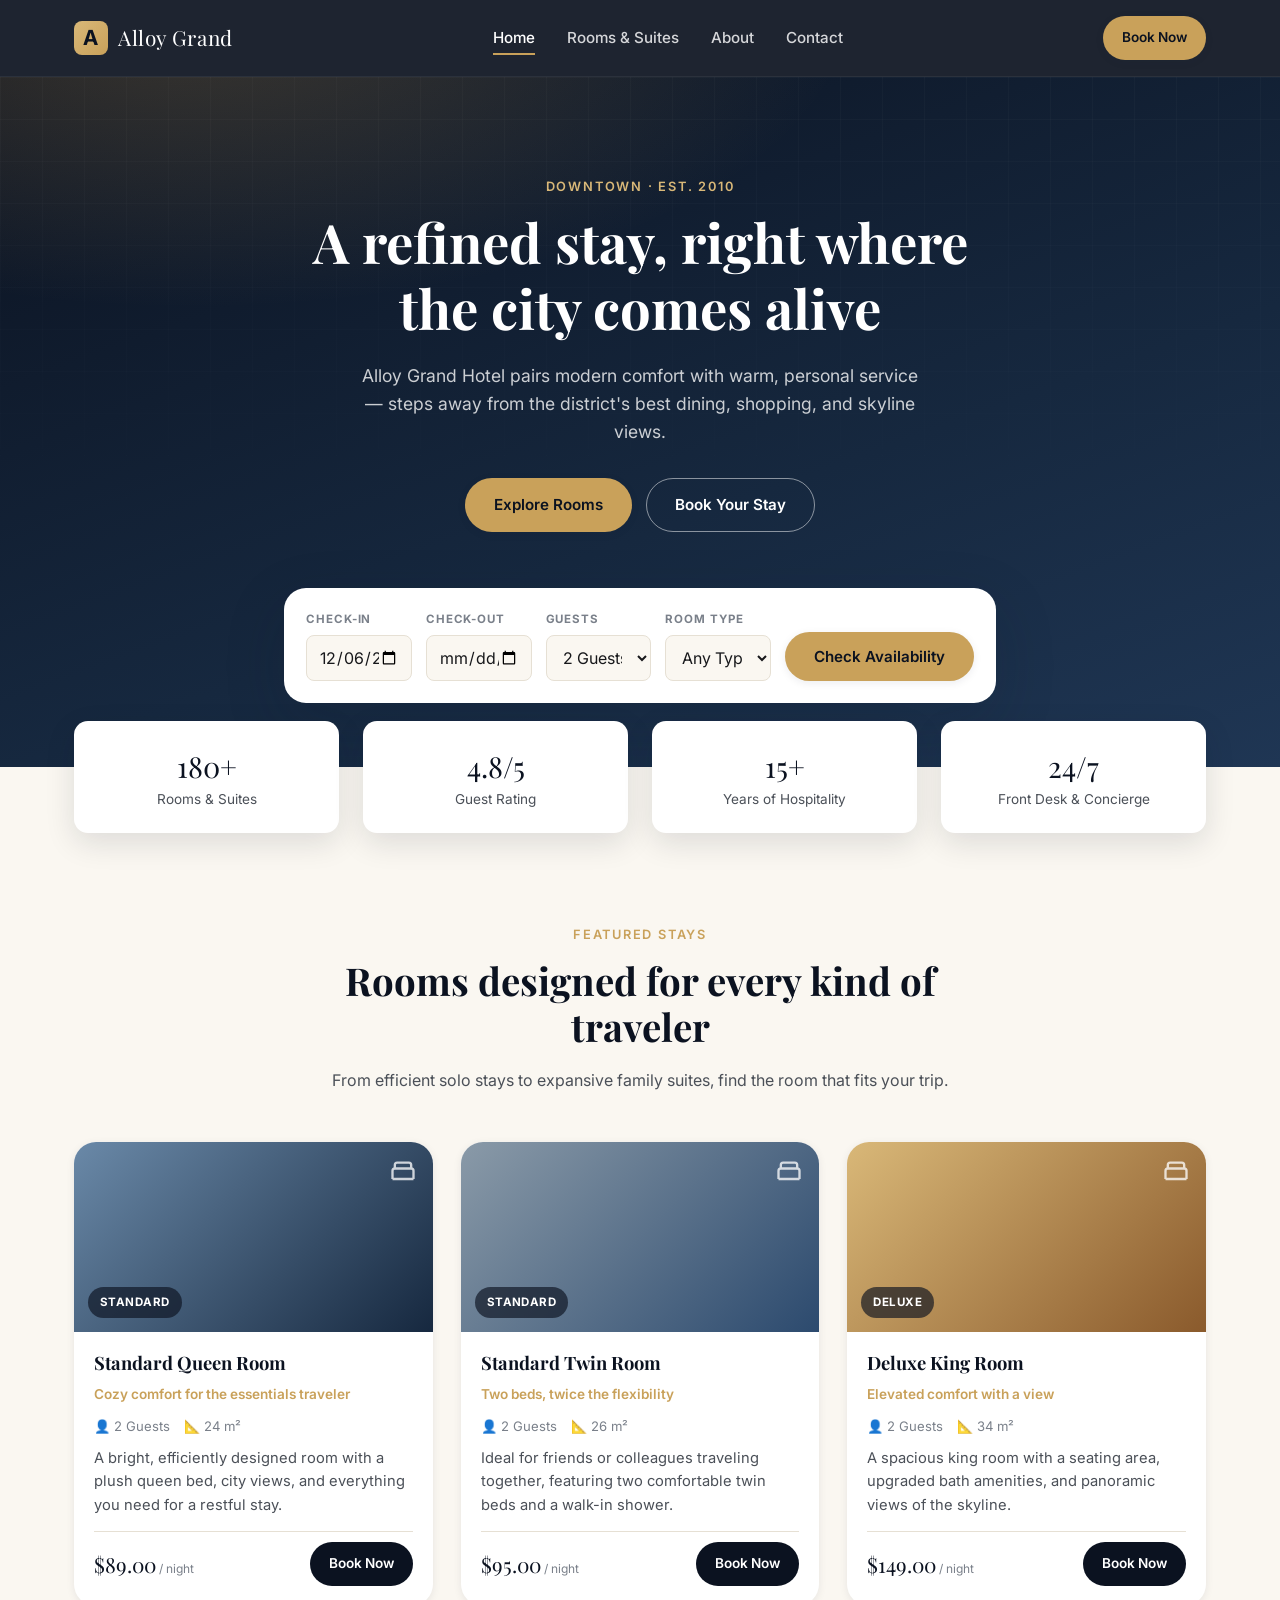
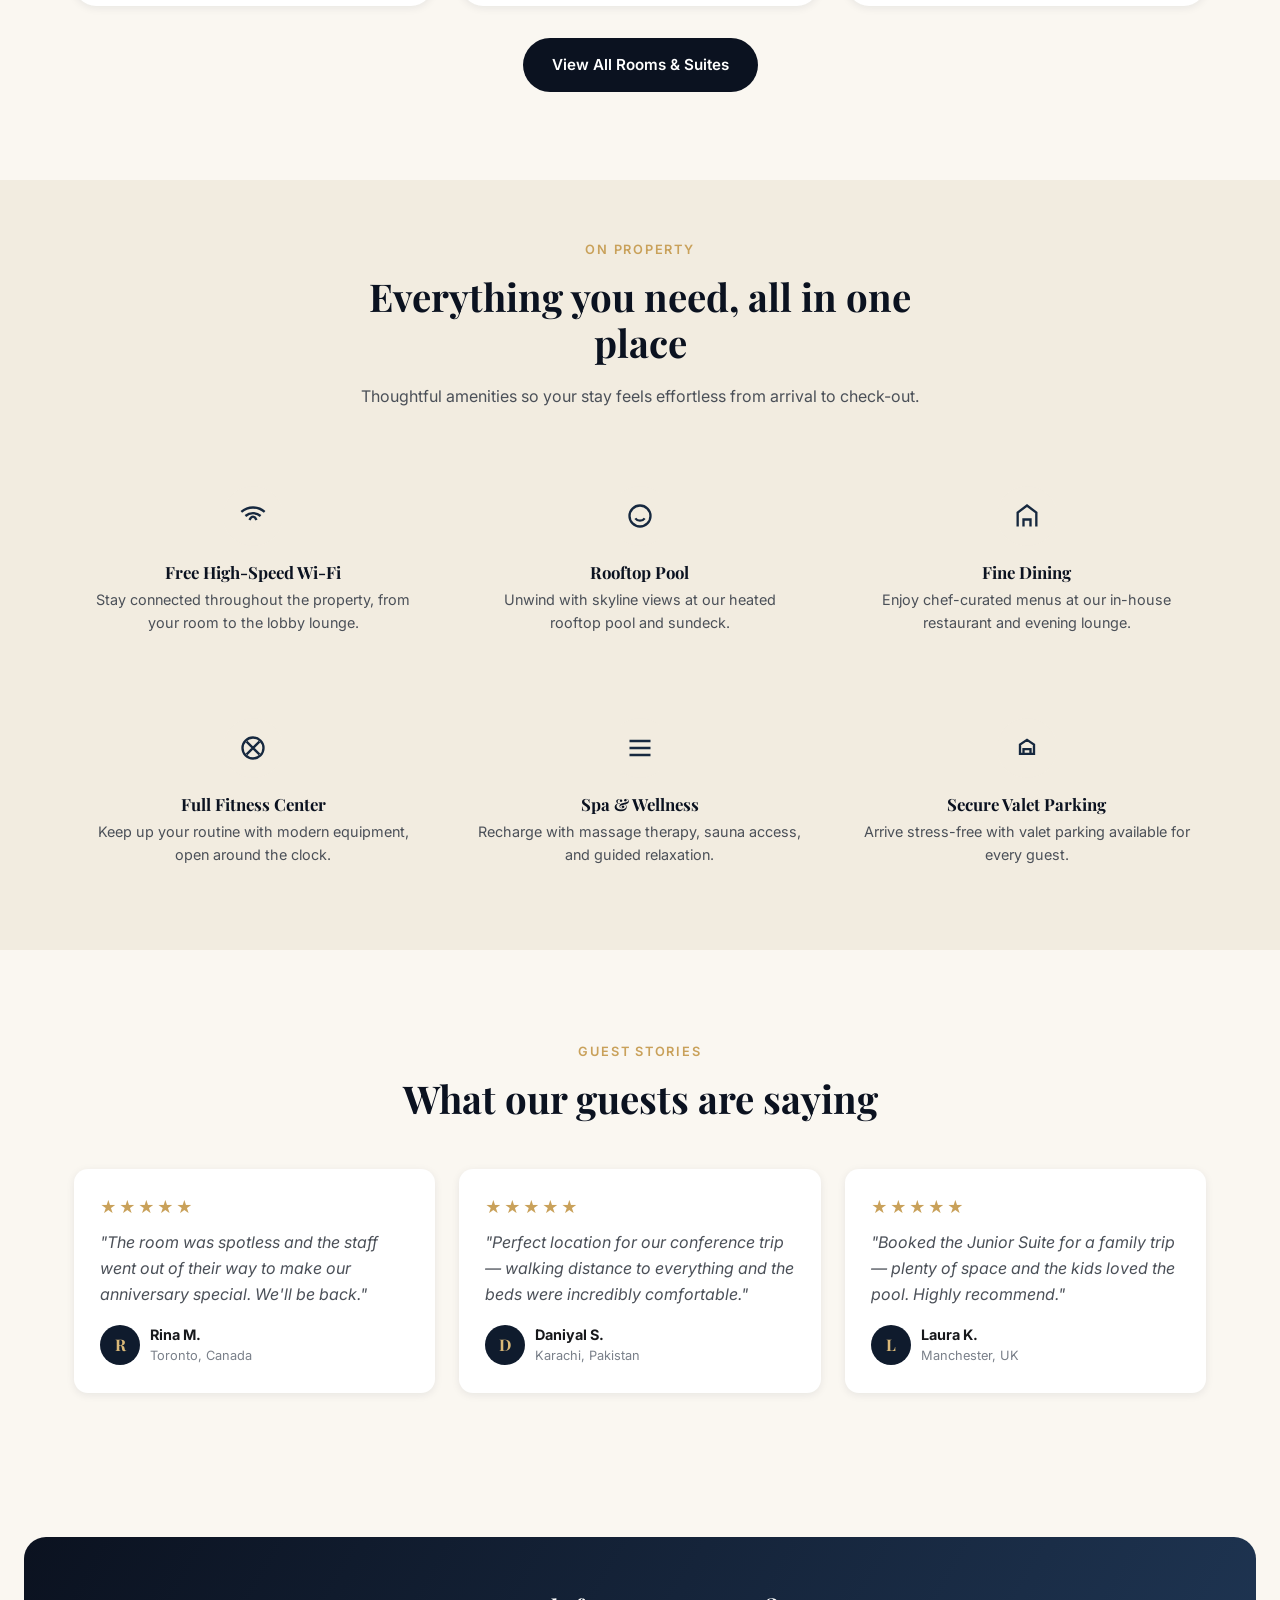
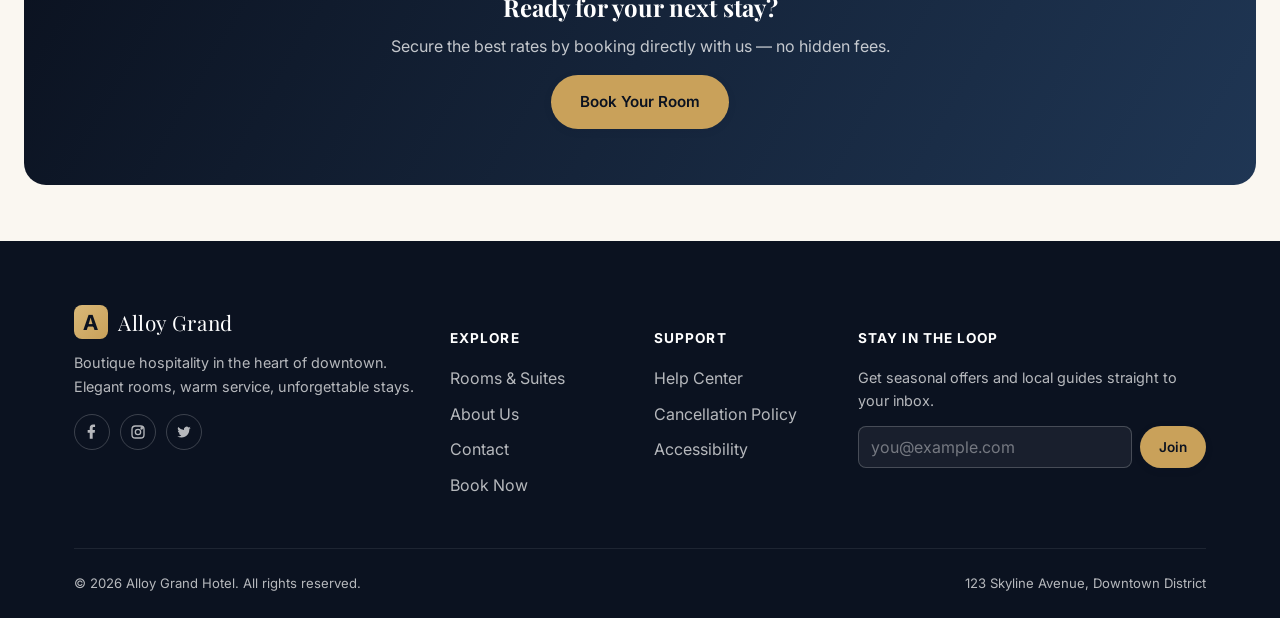
==== index.html @ e97247a6 "Add static hotel booking site (Alloy Grand Hotel) Home, rooms listing with filters, booking flow wit" ====
<!DOCTYPE html>
<html lang="en">
<head>
<meta charset="UTF-8" />
<meta name="viewport" content="width=device-width, initial-scale=1.0" />
<title>Alloy Grand Hotel — Boutique Comfort in the Heart of the City</title>
<meta name="description" content="Book your stay at Alloy Grand Hotel. Elegant rooms and suites, warm hospitality, and a prime downtown location." />
<link rel="icon" href="data:image/svg+xml,<svg xmlns=%22http://www.w3.org/2000/svg%22 viewBox=%220 0 100 100%22><rect width=%22100%22 height=%22100%22 rx=%2220%22 fill=%22%230f1b2d%22/><text x=%2250%25%22 y=%2258%25%22 font-size=%2255%22 fill=%22%23c9a15a%22 text-anchor=%22middle%22 font-family=%22Georgia,serif%22>A</text></svg>" />
<link rel="preconnect" href="https://fonts.googleapis.com" />
<link rel="preconnect" href="https://fonts.gstatic.com" crossorigin />
<link href="https://fonts.googleapis.com/css2?family=Playfair+Display:wght@600;700&family=Inter:wght@400;500;600;700&display=swap" rel="stylesheet" />
<link rel="stylesheet" href="css/style.css" />
</head>
<body data-page="home">

<header class="site-header">
  <nav class="nav">
    <a href="/" class="brand"><span class="mark">A</span> <span data-cfg="shortName">Alloy Grand</span></a>
    <ul class="nav-links">
      <li><a href="/" data-page="home">Home</a></li>
      <li><a href="rooms" data-page="rooms">Rooms &amp; Suites</a></li>
      <li><a href="about" data-page="about">About</a></li>
      <li><a href="contact" data-page="contact">Contact</a></li>
    </ul>
    <div class="nav-actions">
      <a href="booking" class="btn btn-primary btn-sm">Book Now</a>
      <button class="nav-toggle" aria-label="Toggle menu" aria-expanded="false">
        <svg viewBox="0 0 24 24" fill="none" stroke="currentColor" stroke-width="2"><path d="M3 6h18M3 12h18M3 18h18"/></svg>
      </button>
    </div>
  </nav>
</header>

<section class="hero">
  <div class="container hero-inner">
    <span class="eyebrow">Downtown · Est. 2010</span>
    <h1>A refined stay, right where the city comes alive</h1>
    <p class="lead">Alloy Grand Hotel pairs modern comfort with warm, personal service — steps away from the district's best dining, shopping, and skyline views.</p>
    <div class="hero-ctas">
      <a href="rooms" class="btn btn-primary">Explore Rooms</a>
      <a href="booking" class="btn btn-outline">Book Your Stay</a>
    </div>

    <form class="search-widget" id="search-widget">
      <div class="field">
        <label for="s-checkin">Check-in</label>
        <input type="date" id="s-checkin" name="checkin" required />
      </div>
      <div class="field">
        <label for="s-checkout">Check-out</label>
        <input type="date" id="s-checkout" name="checkout" required />
      </div>
      <div class="field">
        <label for="s-guests">Guests</label>
        <select id="s-guests" name="guests">
          <option value="1">1 Guest</option>
          <option value="2" selected>2 Guests</option>
          <option value="3">3 Guests</option>
          <option value="4">4 Guests</option>
        </select>
      </div>
      <div class="field">
        <label for="s-type">Room Type</label>
        <select id="s-type" name="type">
          <option value="">Any Type</option>
          <option value="Standard">Standard</option>
          <option value="Deluxe">Deluxe</option>
          <option value="Suite">Suite</option>
        </select>
      </div>
      <button type="submit" class="btn btn-primary">Check Availability</button>
    </form>
  </div>
</section>

<div class="container">
  <div class="stats">
    <div class="stat-card"><div class="num" data-cfg="stats.totalRooms">180+</div><div class="label">Rooms &amp; Suites</div></div>
    <div class="stat-card"><div class="num" data-cfg="stats.guestRating">4.8/5</div><div class="label">Guest Rating</div></div>
    <div class="stat-card"><div class="num" data-cfg="stats.yearsOpen">15+</div><div class="label">Years of Hospitality</div></div>
    <div class="stat-card"><div class="num">24/7</div><div class="label">Front Desk &amp; Concierge</div></div>
  </div>
</div>

<section class="section">
  <div class="container">
    <div class="section-head">
      <span class="eyebrow">Featured Stays</span>
      <h2>Rooms designed for every kind of traveler</h2>
      <p>From efficient solo stays to expansive family suites, find the room that fits your trip.</p>
    </div>
    <div class="room-grid" id="featured-rooms"></div>
    <div class="text-center mt-32">
      <a href="rooms" class="btn btn-dark">View All Rooms &amp; Suites</a>
    </div>
  </div>
</section>

<section class="section section-tight" style="background:var(--cream-100);">
  <div class="container">
    <div class="section-head">
      <span class="eyebrow">On Property</span>
      <h2>Everything you need, all in one place</h2>
      <p>Thoughtful amenities so your stay feels effortless from arrival to check-out.</p>
    </div>
    <div class="icon-grid">
      <div class="icon-card">
        <div class="icon-wrap"><svg viewBox="0 0 24 24" fill="none" stroke="currentColor" stroke-width="2"><path d="M2 8.5a15 15 0 0 1 20 0M5.5 12a10 10 0 0 1 13 0M9 15.5a5 15 0 0 1 6 0M12 19h.01"/></svg></div>
        <h4>Free High-Speed Wi-Fi</h4>
        <p>Stay connected throughout the property, from your room to the lobby lounge.</p>
      </div>
      <div class="icon-card">
        <div class="icon-wrap"><svg viewBox="0 0 24 24" fill="none" stroke="currentColor" stroke-width="2"><circle cx="12" cy="12" r="9"/><path d="M8 14s1.5 2 4 2 4-2 4-2M9 9h.01M15 9h.01"/></svg></div>
        <h4>Rooftop Pool</h4>
        <p>Unwind with skyline views at our heated rooftop pool and sundeck.</p>
      </div>
      <div class="icon-card">
        <div class="icon-wrap"><svg viewBox="0 0 24 24" fill="none" stroke="currentColor" stroke-width="2"><path d="M4 21V9l8-6 8 6v12M9 21v-6h6v6"/></svg></div>
        <h4>Fine Dining</h4>
        <p>Enjoy chef-curated menus at our in-house restaurant and evening lounge.</p>
      </div>
      <div class="icon-card">
        <div class="icon-wrap"><svg viewBox="0 0 24 24" fill="none" stroke="currentColor" stroke-width="2"><path d="M6.5 6.5 17.5 17.5M6.5 17.5 17.5 6.5"/><circle cx="12" cy="12" r="9"/></svg></div>
        <h4>Full Fitness Center</h4>
        <p>Keep up your routine with modern equipment, open around the clock.</p>
      </div>
      <div class="icon-card">
        <div class="icon-wrap"><svg viewBox="0 0 24 24" fill="none" stroke="currentColor" stroke-width="2"><path d="M3 12h18M3 6h18M3 18h18"/></svg></div>
        <h4>Spa &amp; Wellness</h4>
        <p>Recharge with massage therapy, sauna access, and guided relaxation.</p>
      </div>
      <div class="icon-card">
        <div class="icon-wrap"><svg viewBox="0 0 24 24" fill="none" stroke="currentColor" stroke-width="2"><path d="M5 17h14M6 17V9l6-4 6 4v8M9 17v-4h6v4"/></svg></div>
        <h4>Secure Valet Parking</h4>
        <p>Arrive stress-free with valet parking available for every guest.</p>
      </div>
    </div>
  </div>
</section>

<section class="section">
  <div class="container">
    <div class="section-head">
      <span class="eyebrow">Guest Stories</span>
      <h2>What our guests are saying</h2>
    </div>
    <div class="testi-grid">
      <div class="testi-card">
        <div class="stars">★★★★★</div>
        <p>"The room was spotless and the staff went out of their way to make our anniversary special. We'll be back."</p>
        <div class="testi-person">
          <div class="testi-avatar">R</div>
          <div><div class="name">Rina M.</div><div class="loc">Toronto, Canada</div></div>
        </div>
      </div>
      <div class="testi-card">
        <div class="stars">★★★★★</div>
        <p>"Perfect location for our conference trip — walking distance to everything and the beds were incredibly comfortable."</p>
        <div class="testi-person">
          <div class="testi-avatar">D</div>
          <div><div class="name">Daniyal S.</div><div class="loc">Karachi, Pakistan</div></div>
        </div>
      </div>
      <div class="testi-card">
        <div class="stars">★★★★★</div>
        <p>"Booked the Junior Suite for a family trip — plenty of space and the kids loved the pool. Highly recommend."</p>
        <div class="testi-person">
          <div class="testi-avatar">L</div>
          <div><div class="name">Laura K.</div><div class="loc">Manchester, UK</div></div>
        </div>
      </div>
    </div>
  </div>
</section>

<section class="section-tight">
  <div class="cta-banner">
    <h2>Ready for your next stay?</h2>
    <p>Secure the best rates by booking directly with us — no hidden fees.</p>
    <a href="booking" class="btn btn-primary">Book Your Room</a>
  </div>
</section>

<footer class="site-footer">
  <div class="container">
    <div class="footer-grid">
      <div>
        <div class="brand"><span class="mark">A</span> <span data-cfg="shortName">Alloy Grand</span></div>
        <p data-cfg="tagline">Boutique hospitality in the heart of downtown. Elegant rooms, warm service, unforgettable stays.</p>
        <div class="social-row">
          <a href="#" aria-label="Facebook"><svg viewBox="0 0 24 24" fill="currentColor"><path d="M13 22v-9h3l.5-4H13V6.5c0-1.1.3-1.9 2-1.9h1.6V1.1C16.3 1 15 .9 13.5.9 10.6.9 8.6 2.7 8.6 6v3H5.5v4H8.6v9h4.4Z"/></svg></a>
          <a href="#" aria-label="Instagram"><svg viewBox="0 0 24 24" fill="none" stroke="currentColor" stroke-width="2"><rect x="3" y="3" width="18" height="18" rx="5"/><circle cx="12" cy="12" r="4"/><circle cx="17.5" cy="6.5" r="1"/></svg></a>
          <a href="#" aria-label="Twitter"><svg viewBox="0 0 24 24" fill="currentColor"><path d="M22 5.9c-.7.3-1.5.6-2.3.7.8-.5 1.5-1.3 1.8-2.3-.8.5-1.7.8-2.6 1a4.1 4.1 0 0 0-7 3.7A11.6 11.6 0 0 1 3.4 4.6a4.1 4.1 0 0 0 1.3 5.5c-.7 0-1.3-.2-1.9-.5v.1c0 2 1.4 3.6 3.3 4a4.2 4.2 0 0 1-1.9.1 4.1 4.1 0 0 0 3.8 2.9A8.3 8.3 0 0 1 2 18.4a11.6 11.6 0 0 0 6.3 1.8c7.5 0 11.7-6.3 11.7-11.7v-.5c.8-.6 1.5-1.3 2-2.1Z"/></svg></a>
        </div>
      </div>
      <div>
        <h5>Explore</h5>
        <ul class="footer-links">
          <li><a href="rooms">Rooms &amp; Suites</a></li>
          <li><a href="about">About Us</a></li>
          <li><a href="contact">Contact</a></li>
          <li><a href="booking">Book Now</a></li>
        </ul>
      </div>
      <div>
        <h5>Support</h5>
        <ul class="footer-links">
          <li><a href="contact">Help Center</a></li>
          <li><a href="contact">Cancellation Policy</a></li>
          <li><a href="contact">Accessibility</a></li>
        </ul>
      </div>
      <div>
        <h5>Stay in the Loop</h5>
        <p>Get seasonal offers and local guides straight to your inbox.</p>
        <form class="newsletter-form">
          <input type="email" placeholder="you@example.com" required />
          <button class="btn btn-primary btn-sm" type="submit">Join</button>
        </form>
      </div>
    </div>
    <div class="footer-bottom">
      <span>&copy; <span id="year"></span> <span data-cfg="fullName">Alloy Grand Hotel</span>. All rights reserved.</span>
      <span data-cfg="addressShort">123 Skyline Avenue, Downtown District</span>
    </div>
  </div>
</footer>

<script src="js/config.js"></script>
<script src="js/rooms-data.js"></script>
<script>
  const featured = ROOMS.slice(0, 3);
  document.getElementById("featured-rooms").innerHTML = featured.map(roomCardHTML).join("");

  function roomCardHTML(room) {
    return `
      <div class="room-card">
        <div class="room-thumb ${room.theme}">
          <span class="badge">${room.type}</span>
          <svg viewBox="0 0 24 24" fill="none" stroke="currentColor" stroke-width="2"><path d="M3 18v-7a2 2 0 0 1 2-2h14a2 2 0 0 1 2 2v7M3 18h18M5 9V6a2 2 0 0 1 2-2h10a2 2 0 0 1 2 2v3"/></svg>
        </div>
        <div class="room-body">
          <h3>${room.name}</h3>
          <p class="room-tagline">${room.tagline}</p>
          <div class="room-meta">
            <span>👤 ${room.capacity} Guests</span>
            <span>📐 ${room.size} m²</span>
          </div>
          <p class="room-desc">${room.description}</p>
          <div class="room-footer">
            <div class="room-price">${formatCurrency(room.price)}<small> / night</small></div>
            <a href="booking?room=${room.id}" class="btn btn-dark btn-sm">Book Now</a>
          </div>
        </div>
      </div>`;
  }

  document.getElementById("search-widget").addEventListener("submit", (e) => {
    e.preventDefault();
    const data = new FormData(e.target);
    const params = new URLSearchParams();
    for (const [key, val] of data.entries()) if (val) params.set(key, val);
    window.location.href = `rooms?${params.toString()}`;
  });

  const today = new Date().toISOString().split("T")[0];
  document.getElementById("s-checkin").min = today;
  document.getElementById("s-checkin").value = today;
</script>
<script src="js/main.js"></script>
</body>
</html>
---- css/style.css ----
/* ---------- Design tokens ---------- */
:root {
  --navy-950: #0b1220;
  --navy-900: #0f1b2d;
  --navy-800: #16283f;
  --navy-700: #1f3654;
  --navy-600: #2c4a6e;
  --gold-500: #c9a15a;
  --gold-400: #d9b878;
  --gold-100: #f4e9d4;
  --cream-50: #faf7f1;
  --cream-100: #f2ece0;
  --ink-900: #17181b;
  --ink-600: #4b5058;
  --ink-400: #7a808a;
  --line-200: #e6e0d4;
  --white: #ffffff;
  --success-600: #1f7a4d;
  --danger-600: #b3392c;

  --radius-sm: 8px;
  --radius-md: 14px;
  --radius-lg: 22px;
  --shadow-sm: 0 2px 8px rgba(15, 27, 45, 0.08);
  --shadow-md: 0 10px 30px rgba(15, 27, 45, 0.12);
  --shadow-lg: 0 20px 60px rgba(15, 27, 45, 0.18);

  --font-display: "Playfair Display", Georgia, serif;
  --font-body: "Inter", -apple-system, BlinkMacSystemFont, "Segoe UI", sans-serif;

  --container: 1180px;
}

/* ---------- Reset ---------- */
* , *::before, *::after { box-sizing: border-box; }
html { scroll-behavior: smooth; }
body {
  margin: 0;
  font-family: var(--font-body);
  color: var(--ink-900);
  background: var(--cream-50);
  line-height: 1.6;
  -webkit-font-smoothing: antialiased;
}
img { max-width: 100%; display: block; }
a { color: inherit; text-decoration: none; }
ul { list-style: none; margin: 0; padding: 0; }
h1, h2, h3, h4 { font-family: var(--font-display); margin: 0 0 .5em; line-height: 1.2; color: var(--navy-950); }
p { margin: 0 0 1em; }
button { font-family: inherit; cursor: pointer; }
input, select, textarea { font-family: inherit; font-size: 1rem; }

.container {
  width: 100%;
  max-width: var(--container);
  margin: 0 auto;
  padding: 0 24px;
}

.section { padding: 88px 0; }
.section-tight { padding: 56px 0; }
.section-head { text-align: center; max-width: 640px; margin: 0 auto 48px; }
.eyebrow {
  display: inline-block;
  font-size: .8rem;
  letter-spacing: .14em;
  text-transform: uppercase;
  color: var(--gold-500);
  font-weight: 600;
  margin-bottom: 12px;
}
.section-head h2 { font-size: clamp(1.8rem, 3vw, 2.4rem); }
.section-head p { color: var(--ink-600); margin-bottom: 0; }

/* ---------- Buttons ---------- */
.btn {
  display: inline-flex;
  align-items: center;
  justify-content: center;
  gap: 8px;
  padding: 14px 28px;
  border-radius: 999px;
  border: 1px solid transparent;
  font-weight: 600;
  font-size: .95rem;
  transition: transform .15s ease, box-shadow .15s ease, background .15s ease, color .15s ease;
  white-space: nowrap;
}
.btn:active { transform: translateY(1px); }
.btn-primary {
  background: var(--gold-500);
  color: var(--navy-950);
  box-shadow: var(--shadow-sm);
}
.btn-primary:hover { background: var(--gold-400); box-shadow: var(--shadow-md); }
.btn-outline {
  background: transparent;
  color: var(--white);
  border-color: rgba(255,255,255,.5);
}
.btn-outline:hover { background: rgba(255,255,255,.12); }
.btn-dark {
  background: var(--navy-950);
  color: var(--white);
}
.btn-dark:hover { background: var(--navy-800); }
.btn-block { width: 100%; }
.btn-sm { padding: 10px 18px; font-size: .85rem; }
.btn[disabled] { opacity: .55; cursor: not-allowed; }

/* ---------- Header / nav ---------- */
.site-header {
  position: sticky;
  top: 0;
  z-index: 100;
  background: rgba(11, 18, 32, 0.92);
  backdrop-filter: blur(10px);
  border-bottom: 1px solid rgba(255,255,255,.06);
}
.nav {
  display: flex;
  align-items: center;
  justify-content: space-between;
  padding: 16px 24px;
  max-width: var(--container);
  margin: 0 auto;
}
.brand {
  display: flex;
  align-items: center;
  gap: 10px;
  color: var(--white);
  font-family: var(--font-display);
  font-size: 1.3rem;
  letter-spacing: .03em;
}
.brand .mark {
  width: 34px; height: 34px;
  border-radius: 8px;
  background: linear-gradient(135deg, var(--gold-400), var(--gold-500));
  display: flex; align-items: center; justify-content: center;
  color: var(--navy-950);
  font-weight: 700;
  font-family: var(--font-body);
}
.nav-links {
  display: flex;
  align-items: center;
  gap: 32px;
}
.nav-links a {
  color: rgba(255,255,255,.82);
  font-size: .95rem;
  font-weight: 500;
  padding: 6px 0;
  border-bottom: 2px solid transparent;
  transition: color .15s ease, border-color .15s ease;
}
.nav-links a:hover, .nav-links a.active { color: var(--white); border-color: var(--gold-500); }
.nav-actions { display: flex; align-items: center; gap: 16px; }
.nav-toggle {
  display: none;
  background: none;
  border: none;
  padding: 6px;
  color: var(--white);
}
.nav-toggle svg { width: 26px; height: 26px; }

@media (max-width: 860px) {
  .nav-links {
    position: absolute;
    top: 100%;
    left: 0; right: 0;
    background: var(--navy-950);
    flex-direction: column;
    align-items: flex-start;
    gap: 0;
    padding: 8px 24px 20px;
    display: none;
    border-bottom: 1px solid rgba(255,255,255,.08);
  }
  .nav-links.open { display: flex; }
  .nav-links a { width: 100%; padding: 12px 0; border-bottom: 1px solid rgba(255,255,255,.06); }
  .nav-toggle { display: inline-flex; }
  .nav-actions .btn-primary { display: none; }
}

/* ---------- Hero ---------- */
.hero {
  position: relative;
  background:
    radial-gradient(1100px 500px at 15% -10%, rgba(201,161,90,.25), transparent 60%),
    linear-gradient(160deg, var(--navy-950), var(--navy-800) 60%, var(--navy-700));
  color: var(--white);
  padding: 96px 0 64px;
  overflow: hidden;
}
.hero::after {
  content: "";
  position: absolute;
  inset: 0;
  background-image:
    linear-gradient(rgba(255,255,255,.05) 1px, transparent 1px),
    linear-gradient(90deg, rgba(255,255,255,.05) 1px, transparent 1px);
  background-size: 42px 42px;
  mask-image: linear-gradient(180deg, rgba(0,0,0,.5), transparent 70%);
  pointer-events: none;
}
.hero-inner { position: relative; z-index: 1; text-align: center; max-width: 760px; margin: 0 auto; }
.hero .eyebrow { color: var(--gold-400); }
.hero h1 {
  color: var(--white);
  font-size: clamp(2.2rem, 5vw, 3.4rem);
  margin-bottom: .4em;
}
.hero p.lead {
  color: rgba(255,255,255,.78);
  font-size: 1.1rem;
  max-width: 560px;
  margin: 0 auto 32px;
}
.hero-ctas { display: flex; gap: 14px; justify-content: center; flex-wrap: wrap; margin-bottom: 56px; }

/* Search widget */
.search-widget {
  position: relative;
  z-index: 1;
  background: var(--white);
  border-radius: var(--radius-lg);
  box-shadow: var(--shadow-lg);
  padding: 22px;
  display: grid;
  grid-template-columns: repeat(4, 1fr) auto;
  gap: 14px;
  align-items: end;
  text-align: left;
  max-width: 980px;
  margin: 0 auto;
}
.field { display: flex; flex-direction: column; gap: 6px; min-width: 0; }
.field label {
  font-size: .72rem;
  text-transform: uppercase;
  letter-spacing: .08em;
  color: var(--ink-400);
  font-weight: 700;
}
.field input, .field select {
  width: 100%;
  min-width: 0;
  border: 1px solid var(--line-200);
  border-radius: var(--radius-sm);
  padding: 11px 12px;
  color: var(--ink-900);
  background: var(--cream-50);
}
.field input:focus, .field select:focus, textarea:focus {
  outline: none;
  border-color: var(--gold-500);
  box-shadow: 0 0 0 3px rgba(201,161,90,.2);
}
@media (max-width: 900px) {
  .search-widget { grid-template-columns: 1fr 1fr; }
  .search-widget .btn { grid-column: 1 / -1; }
}

/* ---------- Stats strip ---------- */
.stats {
  display: grid;
  grid-template-columns: repeat(4, 1fr);
  gap: 24px;
  margin-top: -46px;
  position: relative;
  z-index: 2;
}
.stat-card {
  background: var(--white);
  border-radius: var(--radius-md);
  box-shadow: var(--shadow-md);
  padding: 22px;
  text-align: center;
}
.stat-card .num { font-family: var(--font-display); font-size: 1.8rem; color: var(--navy-950); }
.stat-card .label { color: var(--ink-600); font-size: .85rem; }
@media (max-width: 760px) { .stats { grid-template-columns: 1fr 1fr; margin-top: 28px; } }

/* ---------- Room cards ---------- */
.room-grid {
  display: grid;
  grid-template-columns: repeat(3, 1fr);
  gap: 28px;
}
@media (max-width: 980px) { .room-grid { grid-template-columns: 1fr 1fr; } }
@media (max-width: 640px) { .room-grid { grid-template-columns: 1fr; } }

.room-card {
  background: var(--white);
  border-radius: var(--radius-lg);
  overflow: hidden;
  box-shadow: var(--shadow-sm);
  transition: transform .2s ease, box-shadow .2s ease;
  display: flex;
  flex-direction: column;
}
.room-card:hover { transform: translateY(-6px); box-shadow: var(--shadow-md); }
.room-thumb {
  height: 190px;
  position: relative;
  display: flex;
  align-items: flex-end;
  padding: 14px;
}
.room-thumb .badge {
  background: rgba(11,18,32,.65);
  color: var(--white);
  font-size: .72rem;
  font-weight: 700;
  letter-spacing: .04em;
  text-transform: uppercase;
  padding: 6px 12px;
  border-radius: 999px;
}
.room-thumb svg { position: absolute; top: 16px; right: 16px; width: 28px; height: 28px; opacity: .85; color: rgba(255,255,255,.9); }
.room-body { padding: 20px; display: flex; flex-direction: column; gap: 10px; flex: 1; }
.room-body h3 { font-size: 1.15rem; margin-bottom: 0; }
.room-tagline { color: var(--gold-500); font-size: .85rem; font-weight: 600; margin: 0; }
.room-meta { display: flex; gap: 14px; color: var(--ink-400); font-size: .82rem; }
.room-meta span { display: flex; align-items: center; gap: 5px; }
.room-desc { color: var(--ink-600); font-size: .92rem; margin-bottom: 4px; }
.amenity-tags { display: flex; flex-wrap: wrap; gap: 6px; margin-bottom: 8px; }
.amenity-tags span {
  font-size: .72rem;
  background: var(--cream-100);
  color: var(--ink-600);
  padding: 4px 9px;
  border-radius: 999px;
}
.room-footer {
  margin-top: auto;
  display: flex;
  align-items: center;
  justify-content: space-between;
  padding-top: 10px;
  border-top: 1px solid var(--line-200);
}
.room-price { font-family: var(--font-display); font-size: 1.3rem; color: var(--navy-950); }
.room-price small { font-family: var(--font-body); font-size: .75rem; color: var(--ink-400); font-weight: 400; }

/* gradient themes for room thumbnails */
.grad-1 { background: linear-gradient(135deg, #6a89a8, #16283f); }
.grad-2 { background: linear-gradient(135deg, #8a9aa8, #2c4a6e); }
.grad-3 { background: linear-gradient(135deg, #d9b878, #8a5a2c); }
.grad-4 { background: linear-gradient(135deg, #b98c4f, #6e4a24); }
.grad-5 { background: linear-gradient(135deg, #7a6a8e, #2c1f42); }
.grad-6 { background: linear-gradient(135deg, #4a6e6e, #16283f); }
.grad-7 { background: linear-gradient(135deg, #c9a15a, #16283f); }
.grad-8 { background: linear-gradient(135deg, #6e8a7a, #1f3654); }

/* ---------- Filters (rooms page) ---------- */
.filters {
  display: flex;
  flex-wrap: wrap;
  gap: 12px;
  align-items: center;
  justify-content: space-between;
  margin-bottom: 36px;
}
.filter-pills { display: flex; flex-wrap: wrap; gap: 8px; }
.pill {
  border: 1px solid var(--line-200);
  background: var(--white);
  padding: 9px 18px;
  border-radius: 999px;
  font-size: .85rem;
  font-weight: 600;
  color: var(--ink-600);
  transition: all .15s ease;
}
.pill.active, .pill:hover { background: var(--navy-950); color: var(--white); border-color: var(--navy-950); }
.sort-select { border: 1px solid var(--line-200); border-radius: var(--radius-sm); padding: 9px 14px; background: var(--white); color: var(--ink-600); }

/* ---------- Amenities / icon grid ---------- */
.icon-grid {
  display: grid;
  grid-template-columns: repeat(3, 1fr);
  gap: 28px;
}
@media (max-width: 760px) { .icon-grid { grid-template-columns: 1fr 1fr; } }
.icon-card { text-align: center; padding: 28px 16px; }
.icon-card .icon-wrap {
  width: 60px; height: 60px;
  margin: 0 auto 16px;
  border-radius: 50%;
  background: var(--cream-100);
  display: flex; align-items: center; justify-content: center;
  color: var(--navy-800);
}
.icon-card .icon-wrap svg { width: 28px; height: 28px; }
.icon-card h4 { font-size: 1.05rem; margin-bottom: 6px; }
.icon-card p { color: var(--ink-600); font-size: .9rem; margin: 0; }

/* ---------- Testimonials ---------- */
.testi-grid { display: grid; grid-template-columns: repeat(3, 1fr); gap: 24px; }
@media (max-width: 900px) { .testi-grid { grid-template-columns: 1fr; } }
.testi-card {
  background: var(--white);
  border-radius: var(--radius-md);
  padding: 26px;
  box-shadow: var(--shadow-sm);
}
.testi-card .stars { color: var(--gold-500); margin-bottom: 10px; letter-spacing: 2px; }
.testi-card p { color: var(--ink-600); font-style: italic; }
.testi-person { display: flex; align-items: center; gap: 10px; margin-top: 14px; }
.testi-avatar {
  width: 40px; height: 40px; border-radius: 50%;
  display: flex; align-items: center; justify-content: center;
  background: var(--navy-900); color: var(--gold-400);
  font-weight: 700; font-family: var(--font-display);
}
.testi-person .name { font-weight: 700; font-size: .9rem; color: var(--ink-900); }
.testi-person .loc { font-size: .8rem; color: var(--ink-400); }

/* ---------- CTA banner ---------- */
.cta-banner {
  background: linear-gradient(120deg, var(--navy-950), var(--navy-700));
  color: var(--white);
  border-radius: var(--radius-lg);
  padding: 56px;
  text-align: center;
  margin: 0 24px;
}
.cta-banner h2 { color: var(--white); }
.cta-banner p { color: rgba(255,255,255,.75); }

/* ---------- Footer ---------- */
.site-footer { background: var(--navy-950); color: rgba(255,255,255,.7); padding: 64px 0 24px; }
.footer-grid {
  display: grid;
  grid-template-columns: 2fr 1fr 1fr 1.3fr;
  gap: 32px;
  padding-bottom: 40px;
  border-bottom: 1px solid rgba(255,255,255,.08);
}
@media (max-width: 780px) { .footer-grid { grid-template-columns: 1fr 1fr; } }
@media (max-width: 540px) { .footer-grid { grid-template-columns: 1fr; } }
.footer-grid h5 { color: var(--white); font-size: .85rem; text-transform: uppercase; letter-spacing: .08em; margin-bottom: 16px; }
.footer-grid .brand { margin-bottom: 12px; }
.footer-grid p { font-size: .9rem; }
.footer-links li { margin-bottom: 10px; }
.footer-links a:hover { color: var(--gold-400); }
.social-row { display: flex; gap: 10px; margin-top: 16px; }
.social-row a {
  width: 36px; height: 36px;
  border-radius: 50%;
  border: 1px solid rgba(255,255,255,.2);
  display: flex; align-items: center; justify-content: center;
}
.social-row a:hover { background: var(--gold-500); border-color: var(--gold-500); color: var(--navy-950); }
.social-row svg { width: 16px; height: 16px; }
.newsletter-form { display: flex; gap: 8px; margin-top: 8px; }
.newsletter-form input {
  flex: 1;
  min-width: 0;
  border: 1px solid rgba(255,255,255,.2);
  background: rgba(255,255,255,.06);
  border-radius: var(--radius-sm);
  padding: 10px 12px;
  color: var(--white);
}
.newsletter-form input::placeholder { color: rgba(255,255,255,.4); }
.footer-bottom {
  display: flex;
  justify-content: space-between;
  align-items: center;
  padding-top: 24px;
  font-size: .82rem;
  flex-wrap: wrap;
  gap: 10px;
}

/* ---------- Page header (inner pages) ---------- */
.page-header {
  background: linear-gradient(160deg, var(--navy-950), var(--navy-700));
  color: var(--white);
  padding: 64px 0;
  text-align: center;
}
.page-header h1 { color: var(--white); font-size: clamp(1.9rem, 4vw, 2.6rem); }
.breadcrumb { color: rgba(255,255,255,.6); font-size: .85rem; margin-top: 8px; }
.breadcrumb a:hover { color: var(--gold-400); }

/* ---------- Booking page ---------- */
.booking-layout {
  display: grid;
  grid-template-columns: 1.4fr 1fr;
  gap: 32px;
  align-items: start;
}
@media (max-width: 900px) { .booking-layout { grid-template-columns: 1fr; } }
.card {
  background: var(--white);
  border-radius: var(--radius-lg);
  box-shadow: var(--shadow-sm);
  padding: 30px;
}
.form-grid { display: grid; grid-template-columns: 1fr 1fr; gap: 18px; }
.form-grid .full { grid-column: 1 / -1; }
@media (max-width: 560px) { .form-grid { grid-template-columns: 1fr; } }
.field-error { color: var(--danger-600); font-size: .8rem; min-height: 1.1em; }
textarea {
  border: 1px solid var(--line-200);
  border-radius: var(--radius-sm);
  padding: 11px 12px;
  background: var(--cream-50);
  width: 100%;
  resize: vertical;
  min-height: 110px;
}

.summary-card { position: sticky; top: 96px; }
.summary-thumb { height: 130px; border-radius: var(--radius-md); margin-bottom: 16px; }
.summary-row { display: flex; justify-content: space-between; padding: 8px 0; font-size: .92rem; color: var(--ink-600); }
.summary-row.total { border-top: 1px solid var(--line-200); margin-top: 8px; padding-top: 14px; font-weight: 700; color: var(--navy-950); font-size: 1.05rem; }
.summary-row strong { color: var(--ink-900); }

.confirmation {
  text-align: center;
  padding: 40px 20px;
}
.confirmation .check {
  width: 72px; height: 72px;
  border-radius: 50%;
  background: rgba(31,122,77,.12);
  color: var(--success-600);
  display: flex; align-items: center; justify-content: center;
  margin: 0 auto 20px;
}
.confirmation .check svg { width: 34px; height: 34px; }
.confirmation .ref {
  display: inline-block;
  background: var(--cream-100);
  padding: 8px 18px;
  border-radius: 999px;
  font-family: var(--font-display);
  font-size: 1.1rem;
  margin: 10px 0 20px;
  letter-spacing: .05em;
}
.confirmation-details {
  text-align: left;
  max-width: 420px;
  margin: 0 auto 28px;
  background: var(--cream-50);
  border-radius: var(--radius-md);
  padding: 20px 24px;
}
.confirmation-details .summary-row { color: var(--ink-600); }

/* ---------- About / contact ---------- */
.split {
  display: grid;
  grid-template-columns: 1fr 1fr;
  gap: 48px;
  align-items: center;
}
@media (max-width: 860px) { .split { grid-template-columns: 1fr; } }
.split .visual {
  border-radius: var(--radius-lg);
  min-height: 340px;
  position: relative;
  overflow: hidden;
}
.value-grid { display: grid; grid-template-columns: repeat(3, 1fr); gap: 20px; margin-top: 20px; }
@media (max-width: 760px) { .value-grid { grid-template-columns: 1fr; } }
.value-card { background: var(--white); border-radius: var(--radius-md); padding: 24px; box-shadow: var(--shadow-sm); }
.value-card .num { font-family: var(--font-display); color: var(--gold-500); font-size: 1.6rem; }

.contact-layout { display: grid; grid-template-columns: 1fr 1.2fr; gap: 32px; }
@media (max-width: 860px) { .contact-layout { grid-template-columns: 1fr; } }
.info-list li { display: flex; gap: 14px; margin-bottom: 22px; }
.info-list .icon-wrap {
  width: 44px; height: 44px; flex-shrink: 0;
  border-radius: 12px;
  background: var(--cream-100);
  display: flex; align-items: center; justify-content: center;
  color: var(--navy-800);
}
.info-list .icon-wrap svg { width: 20px; height: 20px; }
.info-list h4 { margin-bottom: 2px; font-size: .95rem; }
.info-list p { margin: 0; color: var(--ink-600); font-size: .9rem; }
.map-placeholder {
  height: 220px;
  border-radius: var(--radius-md);
  background: linear-gradient(135deg, var(--navy-800), var(--navy-950));
  display: flex; align-items: center; justify-content: center;
  color: rgba(255,255,255,.7);
  font-size: .85rem;
  margin-top: 24px;
}

/* ---------- Utility ---------- */
.text-center { text-align: center; }
.mt-32 { margin-top: 32px; }
.hidden { display: none !important; }
.toast {
  position: fixed;
  bottom: 24px;
  right: 24px;
  background: var(--navy-950);
  color: var(--white);
  padding: 14px 22px;
  border-radius: var(--radius-sm);
  box-shadow: var(--shadow-md);
  font-size: .9rem;
  transform: translateY(20px);
  opacity: 0;
  pointer-events: none;
  transition: all .25s ease;
  z-index: 200;
}
.toast.show { transform: translateY(0); opacity: 1; }
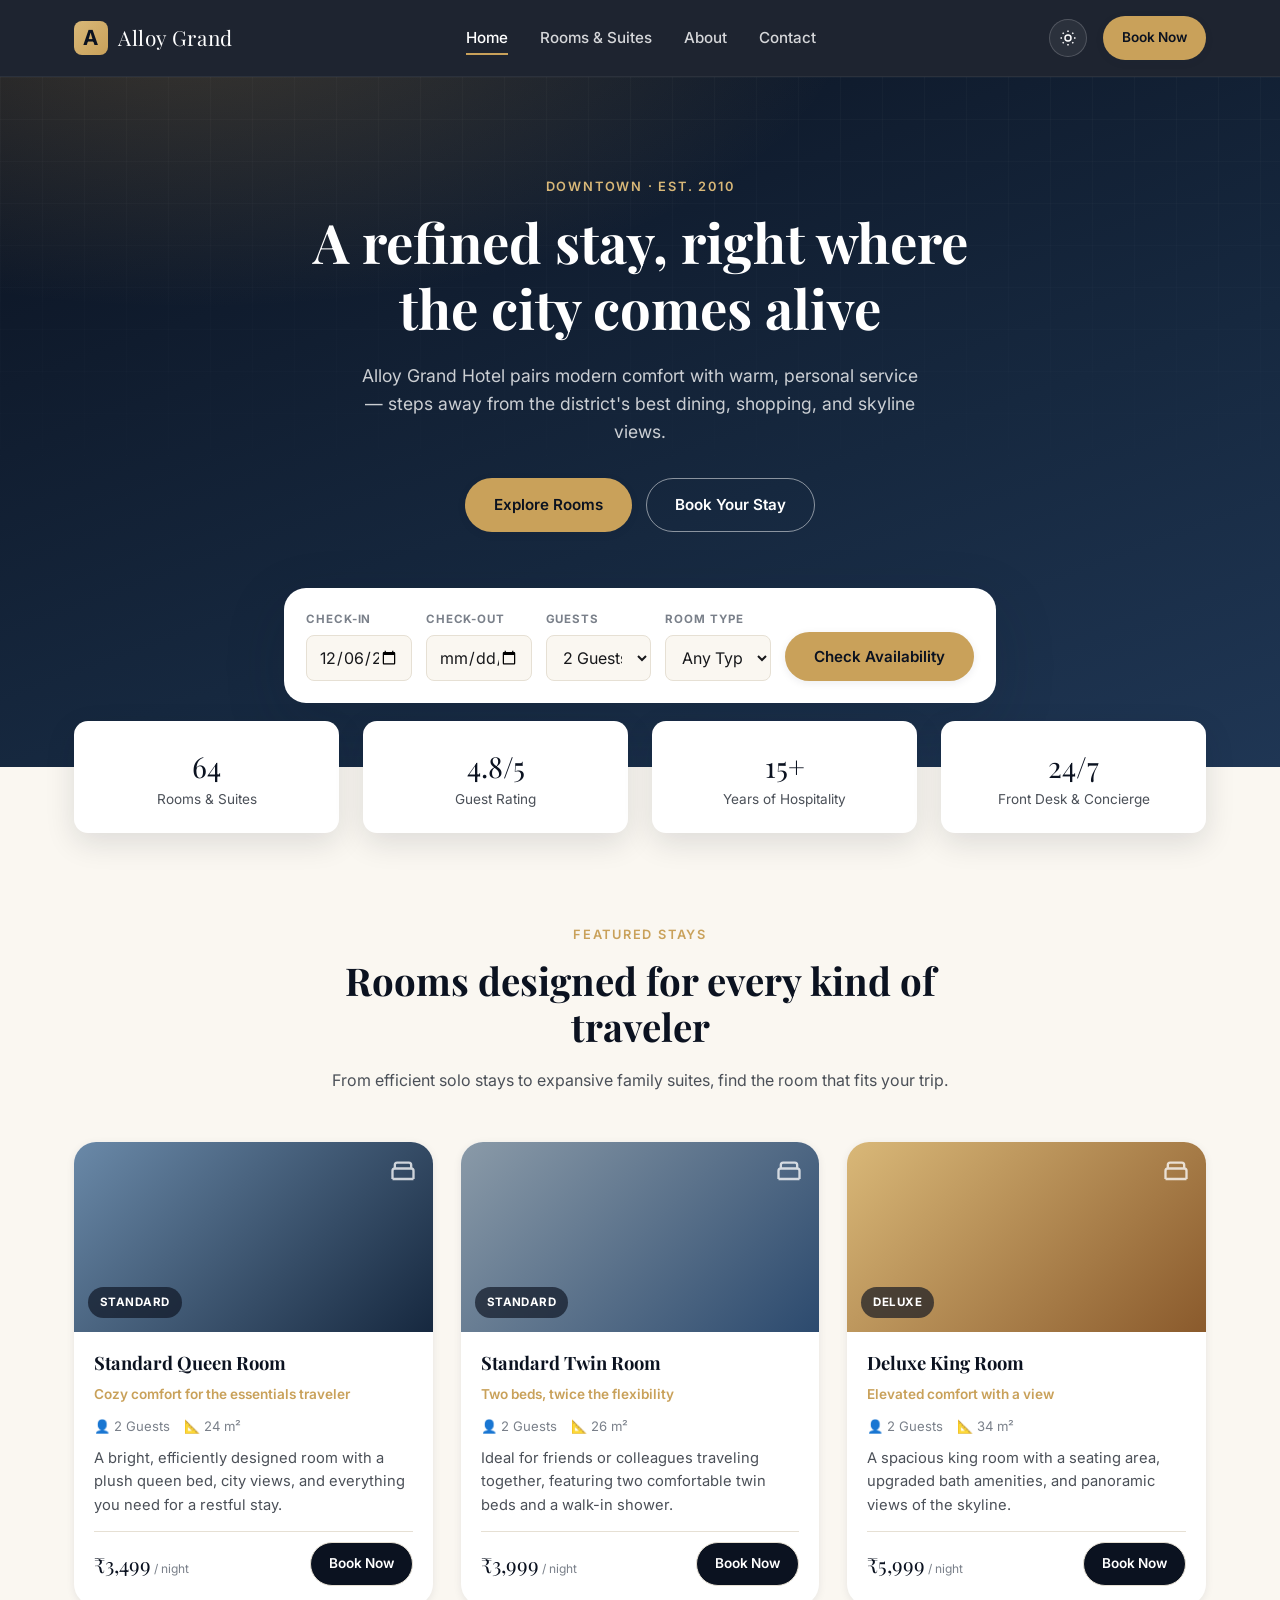
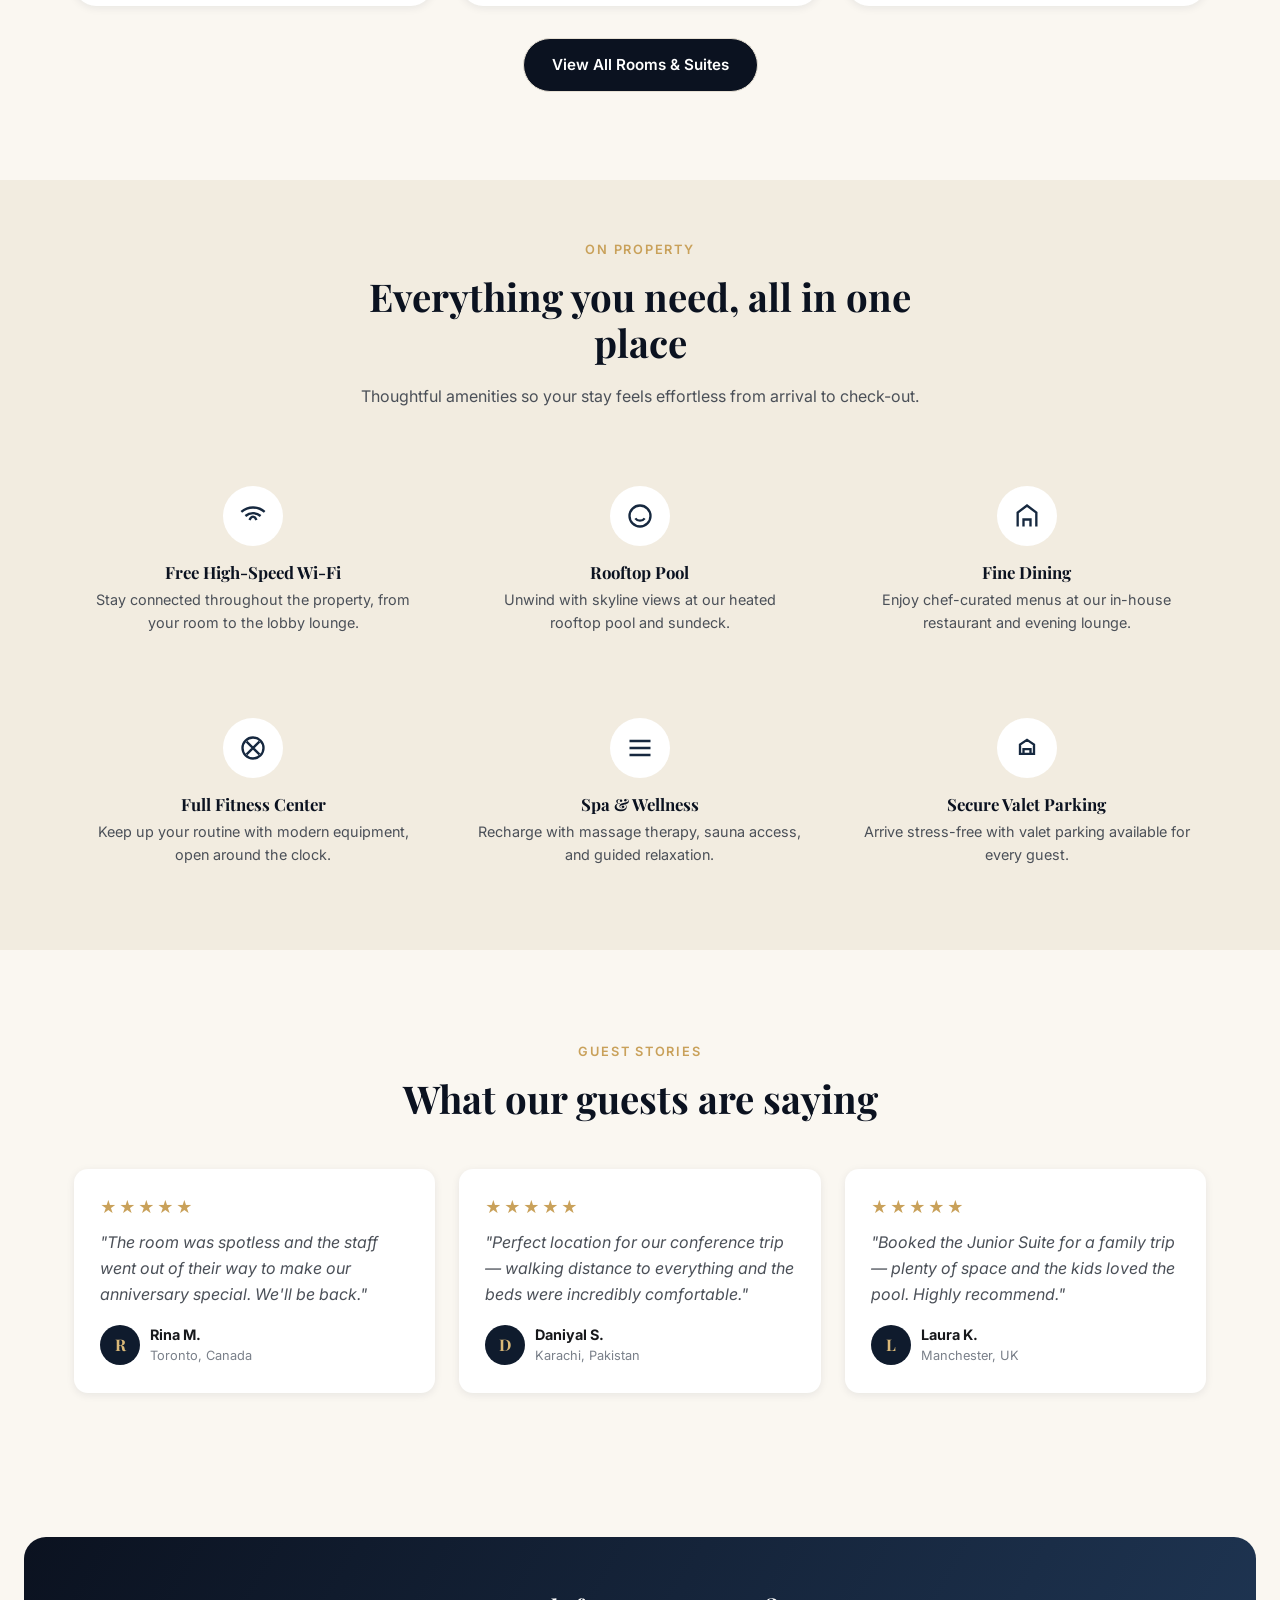
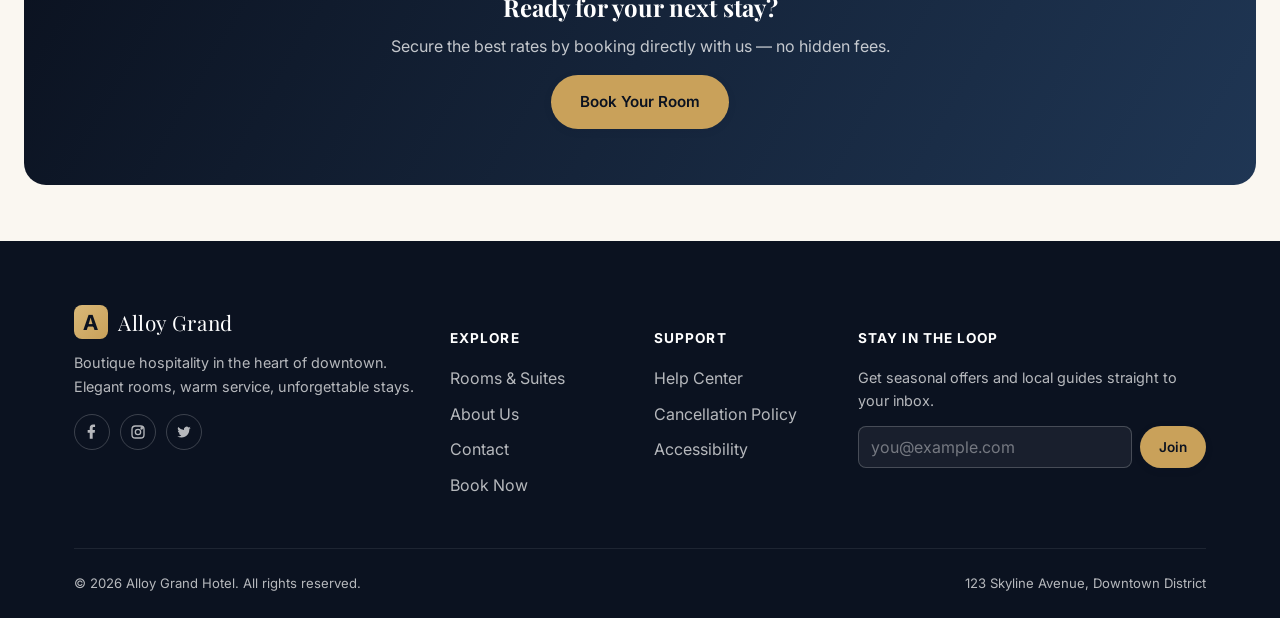
==== commit be393c3c: "Add dark/light theme toggle, switch to INR pricing with tiered GST - Dark/light mode toggle with sys" ====
--- a/index.html
+++ b/index.html
@@ -3,6 +3,15 @@
 <head>
 <meta charset="UTF-8" />
 <meta name="viewport" content="width=device-width, initial-scale=1.0" />
+<script>
+(function () {
+  try {
+    var stored = localStorage.getItem("theme");
+    var theme = stored || (window.matchMedia && window.matchMedia("(prefers-color-scheme: dark)").matches ? "dark" : "light");
+    document.documentElement.setAttribute("data-theme", theme);
+  } catch (e) {}
+})();
+</script>
 <title>Alloy Grand Hotel — Boutique Comfort in the Heart of the City</title>
 <meta name="description" content="Book your stay at Alloy Grand Hotel. Elegant rooms and suites, warm hospitality, and a prime downtown location." />
 <link rel="icon" href="data:image/svg+xml,<svg xmlns=%22http://www.w3.org/2000/svg%22 viewBox=%220 0 100 100%22><rect width=%22100%22 height=%22100%22 rx=%2220%22 fill=%22%230f1b2d%22/><text x=%2250%25%22 y=%2258%25%22 font-size=%2255%22 fill=%22%23c9a15a%22 text-anchor=%22middle%22 font-family=%22Georgia,serif%22>A</text></svg>" />
@@ -23,6 +32,10 @@
       <li><a href="contact" data-page="contact">Contact</a></li>
     </ul>
     <div class="nav-actions">
+      <button class="theme-toggle" id="theme-toggle" type="button" aria-label="Toggle dark mode">
+        <svg class="icon-sun" viewBox="0 0 24 24" fill="none" stroke="currentColor" stroke-width="2"><circle cx="12" cy="12" r="4"/><path d="M12 2v2M12 20v2M4.9 4.9l1.4 1.4M17.7 17.7l1.4 1.4M2 12h2M20 12h2M4.9 19.1l1.4-1.4M17.7 6.3l1.4-1.4"/></svg>
+        <svg class="icon-moon" viewBox="0 0 24 24" fill="none" stroke="currentColor" stroke-width="2"><path d="M21 12.8A9 9 0 1 1 11.2 3a7 7 0 0 0 9.8 9.8Z"/></svg>
+      </button>
       <a href="booking" class="btn btn-primary btn-sm">Book Now</a>
       <button class="nav-toggle" aria-label="Toggle menu" aria-expanded="false">
         <svg viewBox="0 0 24 24" fill="none" stroke="currentColor" stroke-width="2"><path d="M3 6h18M3 12h18M3 18h18"/></svg>
@@ -96,7 +109,7 @@
   </div>
 </section>
 
-<section class="section section-tight" style="background:var(--cream-100);">
+<section class="section section-tight" style="background:var(--surface-alt);">
   <div class="container">
     <div class="section-head">
       <span class="eyebrow">On Property</span>
@@ -267,6 +280,7 @@
   document.getElementById("s-checkin").min = today;
   document.getElementById("s-checkin").value = today;
 </script>
+<script src="js/theme.js"></script>
 <script src="js/main.js"></script>
 </body>
 </html>
--- a/css/style.css
+++ b/css/style.css
@@ -29,6 +29,36 @@
   --font-body: "Inter", -apple-system, BlinkMacSystemFont, "Segoe UI", sans-serif;
 
   --container: 1180px;
+
+  /* Theme-aware content tokens (light default). Chrome sections — header,
+     hero, footer, page-header, cta-banner — use the navy/gold tokens above
+     directly and stay dark in both themes by design. */
+  --page-bg: var(--cream-50);
+  --surface: var(--white);
+  --surface-alt: var(--cream-100);
+  --text-heading: var(--navy-950);
+  --text-body: var(--ink-900);
+  --text-secondary: var(--ink-600);
+  --text-muted: var(--ink-400);
+  --border-subtle: var(--line-200);
+  --icon-fg: var(--navy-800);
+}
+
+html[data-theme="dark"] {
+  --page-bg: #0d1420;
+  --surface: #17233b;
+  --surface-alt: #0a0f1a;
+  --text-heading: #f6f3ec;
+  --text-body: #e3e0d8;
+  --text-secondary: #a9aebc;
+  --text-muted: #7c8494;
+  --border-subtle: rgba(255, 255, 255, 0.1);
+  --icon-fg: var(--gold-400);
+  --danger-600: #ff8a75;
+  --success-600: #4ade80;
+  --shadow-sm: 0 2px 8px rgba(0, 0, 0, 0.4);
+  --shadow-md: 0 10px 30px rgba(0, 0, 0, 0.5);
+  --shadow-lg: 0 20px 60px rgba(0, 0, 0, 0.6);
 }
 
 /* ---------- Reset ---------- */
@@ -37,15 +67,15 @@
 body {
   margin: 0;
   font-family: var(--font-body);
-  color: var(--ink-900);
-  background: var(--cream-50);
+  color: var(--text-body);
+  background: var(--page-bg);
   line-height: 1.6;
   -webkit-font-smoothing: antialiased;
 }
 img { max-width: 100%; display: block; }
 a { color: inherit; text-decoration: none; }
 ul { list-style: none; margin: 0; padding: 0; }
-h1, h2, h3, h4 { font-family: var(--font-display); margin: 0 0 .5em; line-height: 1.2; color: var(--navy-950); }
+h1, h2, h3, h4 { font-family: var(--font-display); margin: 0 0 .5em; line-height: 1.2; color: var(--text-heading); }
 p { margin: 0 0 1em; }
 button { font-family: inherit; cursor: pointer; }
 input, select, textarea { font-family: inherit; font-size: 1rem; }
@@ -70,7 +100,7 @@
   margin-bottom: 12px;
 }
 .section-head h2 { font-size: clamp(1.8rem, 3vw, 2.4rem); }
-.section-head p { color: var(--ink-600); margin-bottom: 0; }
+.section-head p { color: var(--text-secondary); margin-bottom: 0; }
 
 /* ---------- Buttons ---------- */
 .btn {
@@ -102,11 +132,38 @@
 .btn-dark {
   background: var(--navy-950);
   color: var(--white);
+  border-color: var(--border-subtle);
 }
 .btn-dark:hover { background: var(--navy-800); }
+.btn-outline-surface {
+  background: transparent;
+  color: var(--text-heading);
+  border-color: var(--border-subtle);
+}
+.btn-outline-surface:hover { background: var(--surface-alt); }
 .btn-block { width: 100%; }
 .btn-sm { padding: 10px 18px; font-size: .85rem; }
 .btn[disabled] { opacity: .55; cursor: not-allowed; }
+
+/* ---------- Theme toggle ---------- */
+.theme-toggle {
+  display: inline-flex;
+  align-items: center;
+  justify-content: center;
+  width: 38px;
+  height: 38px;
+  flex-shrink: 0;
+  border-radius: 50%;
+  border: 1px solid rgba(255, 255, 255, .18);
+  background: rgba(255, 255, 255, .06);
+  color: var(--white);
+  transition: background .15s ease;
+}
+.theme-toggle:hover { background: rgba(255, 255, 255, .14); }
+.theme-toggle svg { width: 18px; height: 18px; }
+.theme-toggle .icon-moon { display: none; }
+html[data-theme="dark"] .theme-toggle .icon-sun { display: none; }
+html[data-theme="dark"] .theme-toggle .icon-moon { display: block; }
 
 /* ---------- Header / nav ---------- */
 .site-header {
@@ -226,7 +283,7 @@
 .search-widget {
   position: relative;
   z-index: 1;
-  background: var(--white);
+  background: var(--surface);
   border-radius: var(--radius-lg);
   box-shadow: var(--shadow-lg);
   padding: 22px;
@@ -243,17 +300,17 @@
   font-size: .72rem;
   text-transform: uppercase;
   letter-spacing: .08em;
-  color: var(--ink-400);
+  color: var(--text-muted);
   font-weight: 700;
 }
 .field input, .field select {
   width: 100%;
   min-width: 0;
-  border: 1px solid var(--line-200);
+  border: 1px solid var(--border-subtle);
   border-radius: var(--radius-sm);
   padding: 11px 12px;
-  color: var(--ink-900);
-  background: var(--cream-50);
+  color: var(--text-body);
+  background: var(--page-bg);
 }
 .field input:focus, .field select:focus, textarea:focus {
   outline: none;
@@ -275,14 +332,14 @@
   z-index: 2;
 }
 .stat-card {
-  background: var(--white);
+  background: var(--surface);
   border-radius: var(--radius-md);
   box-shadow: var(--shadow-md);
   padding: 22px;
   text-align: center;
 }
-.stat-card .num { font-family: var(--font-display); font-size: 1.8rem; color: var(--navy-950); }
-.stat-card .label { color: var(--ink-600); font-size: .85rem; }
+.stat-card .num { font-family: var(--font-display); font-size: 1.8rem; color: var(--text-heading); }
+.stat-card .label { color: var(--text-secondary); font-size: .85rem; }
 @media (max-width: 760px) { .stats { grid-template-columns: 1fr 1fr; margin-top: 28px; } }
 
 /* ---------- Room cards ---------- */
@@ -295,7 +352,7 @@
 @media (max-width: 640px) { .room-grid { grid-template-columns: 1fr; } }
 
 .room-card {
-  background: var(--white);
+  background: var(--surface);
   border-radius: var(--radius-lg);
   overflow: hidden;
   box-shadow: var(--shadow-sm);
@@ -325,14 +382,14 @@
 .room-body { padding: 20px; display: flex; flex-direction: column; gap: 10px; flex: 1; }
 .room-body h3 { font-size: 1.15rem; margin-bottom: 0; }
 .room-tagline { color: var(--gold-500); font-size: .85rem; font-weight: 600; margin: 0; }
-.room-meta { display: flex; gap: 14px; color: var(--ink-400); font-size: .82rem; }
+.room-meta { display: flex; gap: 14px; color: var(--text-muted); font-size: .82rem; }
 .room-meta span { display: flex; align-items: center; gap: 5px; }
-.room-desc { color: var(--ink-600); font-size: .92rem; margin-bottom: 4px; }
+.room-desc { color: var(--text-secondary); font-size: .92rem; margin-bottom: 4px; }
 .amenity-tags { display: flex; flex-wrap: wrap; gap: 6px; margin-bottom: 8px; }
 .amenity-tags span {
   font-size: .72rem;
-  background: var(--cream-100);
-  color: var(--ink-600);
+  background: var(--surface-alt);
+  color: var(--text-secondary);
   padding: 4px 9px;
   border-radius: 999px;
 }
@@ -342,10 +399,10 @@
   align-items: center;
   justify-content: space-between;
   padding-top: 10px;
-  border-top: 1px solid var(--line-200);
-}
-.room-price { font-family: var(--font-display); font-size: 1.3rem; color: var(--navy-950); }
-.room-price small { font-family: var(--font-body); font-size: .75rem; color: var(--ink-400); font-weight: 400; }
+  border-top: 1px solid var(--border-subtle);
+}
+.room-price { font-family: var(--font-display); font-size: 1.3rem; color: var(--text-heading); }
+.room-price small { font-family: var(--font-body); font-size: .75rem; color: var(--text-muted); font-weight: 400; }
 
 /* gradient themes for room thumbnails */
 .grad-1 { background: linear-gradient(135deg, #6a89a8, #16283f); }
@@ -368,17 +425,17 @@
 }
 .filter-pills { display: flex; flex-wrap: wrap; gap: 8px; }
 .pill {
-  border: 1px solid var(--line-200);
-  background: var(--white);
+  border: 1px solid var(--border-subtle);
+  background: var(--surface);
   padding: 9px 18px;
   border-radius: 999px;
   font-size: .85rem;
   font-weight: 600;
-  color: var(--ink-600);
+  color: var(--text-secondary);
   transition: all .15s ease;
 }
-.pill.active, .pill:hover { background: var(--navy-950); color: var(--white); border-color: var(--navy-950); }
-.sort-select { border: 1px solid var(--line-200); border-radius: var(--radius-sm); padding: 9px 14px; background: var(--white); color: var(--ink-600); }
+.pill.active, .pill:hover { background: var(--gold-500); color: var(--navy-950); border-color: var(--gold-500); }
+.sort-select { border: 1px solid var(--border-subtle); border-radius: var(--radius-sm); padding: 9px 14px; background: var(--surface); color: var(--text-secondary); }
 
 /* ---------- Amenities / icon grid ---------- */
 .icon-grid {
@@ -392,25 +449,25 @@
   width: 60px; height: 60px;
   margin: 0 auto 16px;
   border-radius: 50%;
-  background: var(--cream-100);
+  background: var(--surface);
   display: flex; align-items: center; justify-content: center;
-  color: var(--navy-800);
+  color: var(--icon-fg);
 }
 .icon-card .icon-wrap svg { width: 28px; height: 28px; }
 .icon-card h4 { font-size: 1.05rem; margin-bottom: 6px; }
-.icon-card p { color: var(--ink-600); font-size: .9rem; margin: 0; }
+.icon-card p { color: var(--text-secondary); font-size: .9rem; margin: 0; }
 
 /* ---------- Testimonials ---------- */
 .testi-grid { display: grid; grid-template-columns: repeat(3, 1fr); gap: 24px; }
 @media (max-width: 900px) { .testi-grid { grid-template-columns: 1fr; } }
 .testi-card {
-  background: var(--white);
+  background: var(--surface);
   border-radius: var(--radius-md);
   padding: 26px;
   box-shadow: var(--shadow-sm);
 }
 .testi-card .stars { color: var(--gold-500); margin-bottom: 10px; letter-spacing: 2px; }
-.testi-card p { color: var(--ink-600); font-style: italic; }
+.testi-card p { color: var(--text-secondary); font-style: italic; }
 .testi-person { display: flex; align-items: center; gap: 10px; margin-top: 14px; }
 .testi-avatar {
   width: 40px; height: 40px; border-radius: 50%;
@@ -418,8 +475,8 @@
   background: var(--navy-900); color: var(--gold-400);
   font-weight: 700; font-family: var(--font-display);
 }
-.testi-person .name { font-weight: 700; font-size: .9rem; color: var(--ink-900); }
-.testi-person .loc { font-size: .8rem; color: var(--ink-400); }
+.testi-person .name { font-weight: 700; font-size: .9rem; color: var(--text-body); }
+.testi-person .loc { font-size: .8rem; color: var(--text-muted); }
 
 /* ---------- CTA banner ---------- */
 .cta-banner {
@@ -499,7 +556,7 @@
 }
 @media (max-width: 900px) { .booking-layout { grid-template-columns: 1fr; } }
 .card {
-  background: var(--white);
+  background: var(--surface);
   border-radius: var(--radius-lg);
   box-shadow: var(--shadow-sm);
   padding: 30px;
@@ -509,10 +566,11 @@
 @media (max-width: 560px) { .form-grid { grid-template-columns: 1fr; } }
 .field-error { color: var(--danger-600); font-size: .8rem; min-height: 1.1em; }
 textarea {
-  border: 1px solid var(--line-200);
+  border: 1px solid var(--border-subtle);
   border-radius: var(--radius-sm);
   padding: 11px 12px;
-  background: var(--cream-50);
+  background: var(--page-bg);
+  color: var(--text-body);
   width: 100%;
   resize: vertical;
   min-height: 110px;
@@ -520,9 +578,9 @@
 
 .summary-card { position: sticky; top: 96px; }
 .summary-thumb { height: 130px; border-radius: var(--radius-md); margin-bottom: 16px; }
-.summary-row { display: flex; justify-content: space-between; padding: 8px 0; font-size: .92rem; color: var(--ink-600); }
-.summary-row.total { border-top: 1px solid var(--line-200); margin-top: 8px; padding-top: 14px; font-weight: 700; color: var(--navy-950); font-size: 1.05rem; }
-.summary-row strong { color: var(--ink-900); }
+.summary-row { display: flex; justify-content: space-between; padding: 8px 0; font-size: .92rem; color: var(--text-secondary); }
+.summary-row.total { border-top: 1px solid var(--border-subtle); margin-top: 8px; padding-top: 14px; font-weight: 700; color: var(--text-heading); font-size: 1.05rem; }
+.summary-row strong { color: var(--text-body); }
 
 .confirmation {
   text-align: center;
@@ -539,7 +597,8 @@
 .confirmation .check svg { width: 34px; height: 34px; }
 .confirmation .ref {
   display: inline-block;
-  background: var(--cream-100);
+  background: var(--surface-alt);
+  color: var(--text-heading);
   padding: 8px 18px;
   border-radius: 999px;
   font-family: var(--font-display);
@@ -551,11 +610,11 @@
   text-align: left;
   max-width: 420px;
   margin: 0 auto 28px;
-  background: var(--cream-50);
+  background: var(--page-bg);
   border-radius: var(--radius-md);
   padding: 20px 24px;
 }
-.confirmation-details .summary-row { color: var(--ink-600); }
+.confirmation-details .summary-row { color: var(--text-secondary); }
 
 /* ---------- About / contact ---------- */
 .split {
@@ -573,7 +632,7 @@
 }
 .value-grid { display: grid; grid-template-columns: repeat(3, 1fr); gap: 20px; margin-top: 20px; }
 @media (max-width: 760px) { .value-grid { grid-template-columns: 1fr; } }
-.value-card { background: var(--white); border-radius: var(--radius-md); padding: 24px; box-shadow: var(--shadow-sm); }
+.value-card { background: var(--surface); border-radius: var(--radius-md); padding: 24px; box-shadow: var(--shadow-sm); }
 .value-card .num { font-family: var(--font-display); color: var(--gold-500); font-size: 1.6rem; }
 
 .contact-layout { display: grid; grid-template-columns: 1fr 1.2fr; gap: 32px; }
@@ -582,13 +641,13 @@
 .info-list .icon-wrap {
   width: 44px; height: 44px; flex-shrink: 0;
   border-radius: 12px;
-  background: var(--cream-100);
+  background: var(--surface);
   display: flex; align-items: center; justify-content: center;
-  color: var(--navy-800);
+  color: var(--icon-fg);
 }
 .info-list .icon-wrap svg { width: 20px; height: 20px; }
 .info-list h4 { margin-bottom: 2px; font-size: .95rem; }
-.info-list p { margin: 0; color: var(--ink-600); font-size: .9rem; }
+.info-list p { margin: 0; color: var(--text-secondary); font-size: .9rem; }
 .map-placeholder {
   height: 220px;
   border-radius: var(--radius-md);
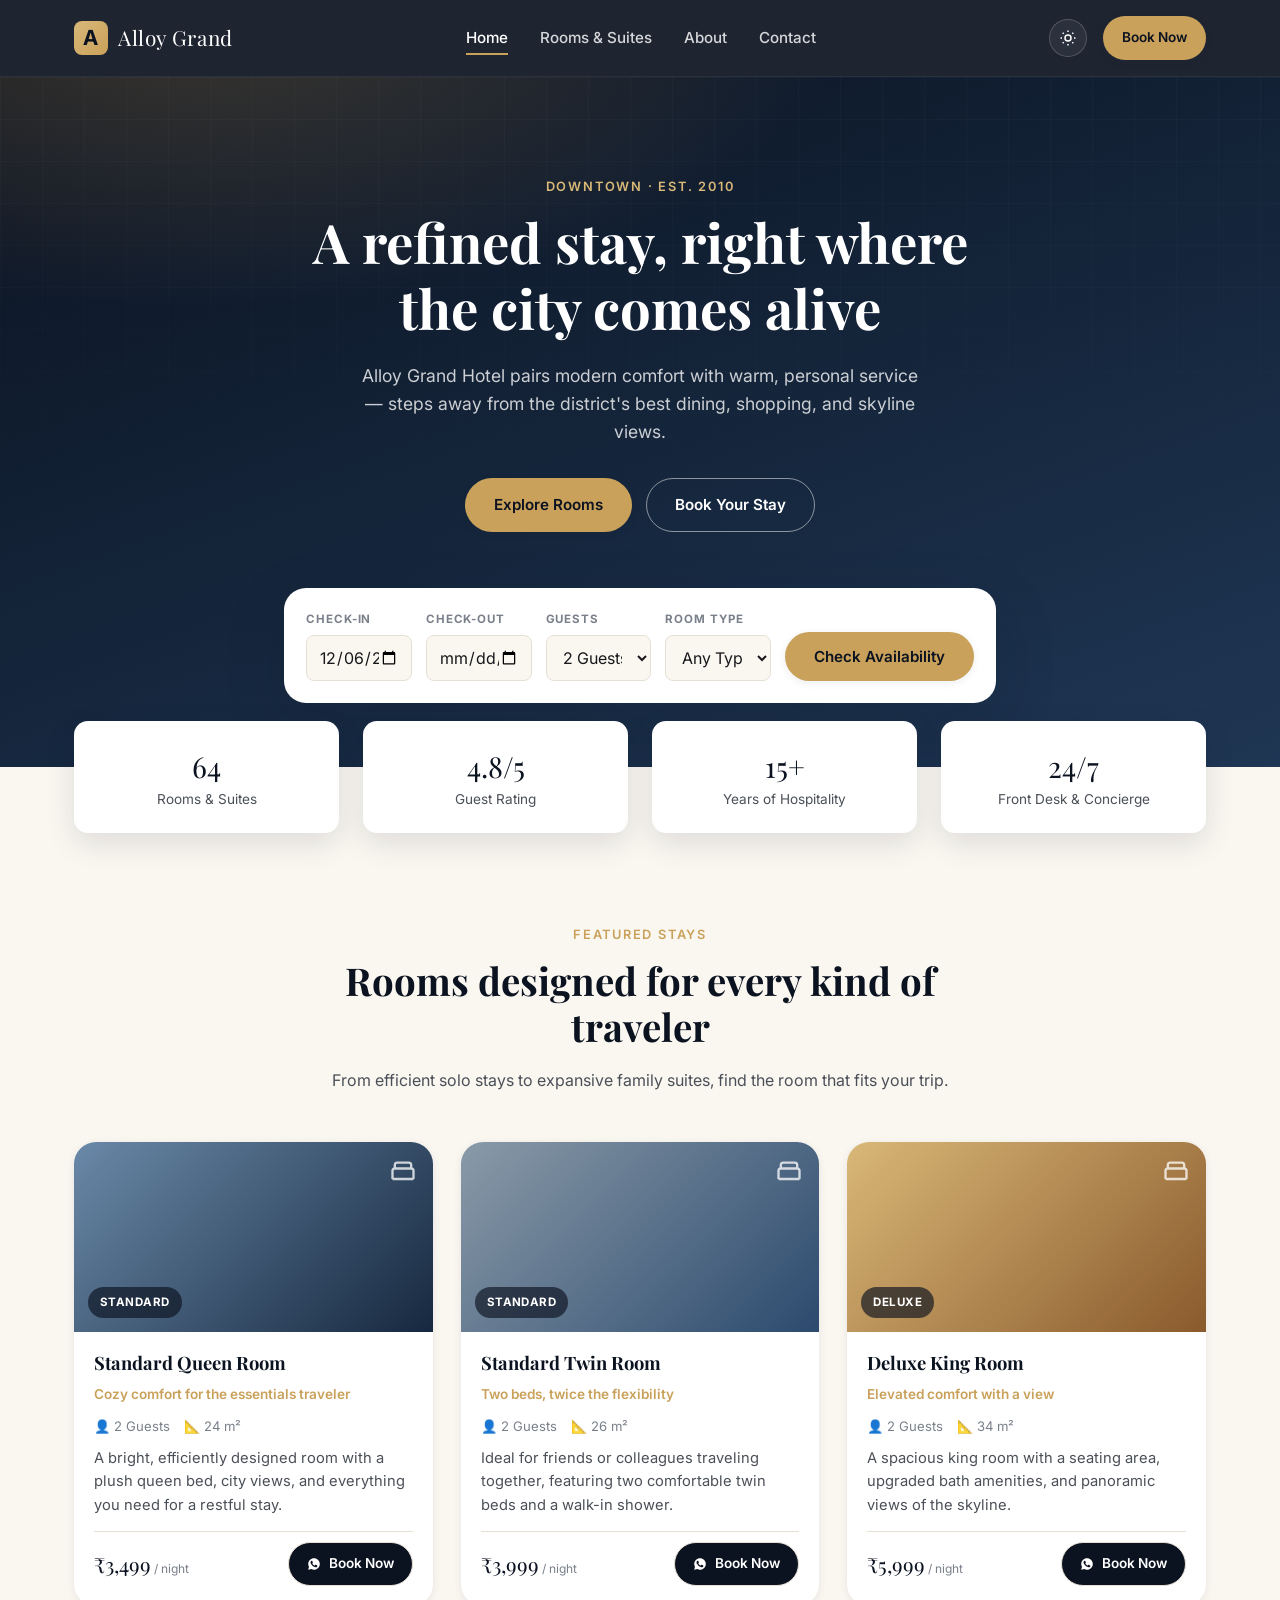
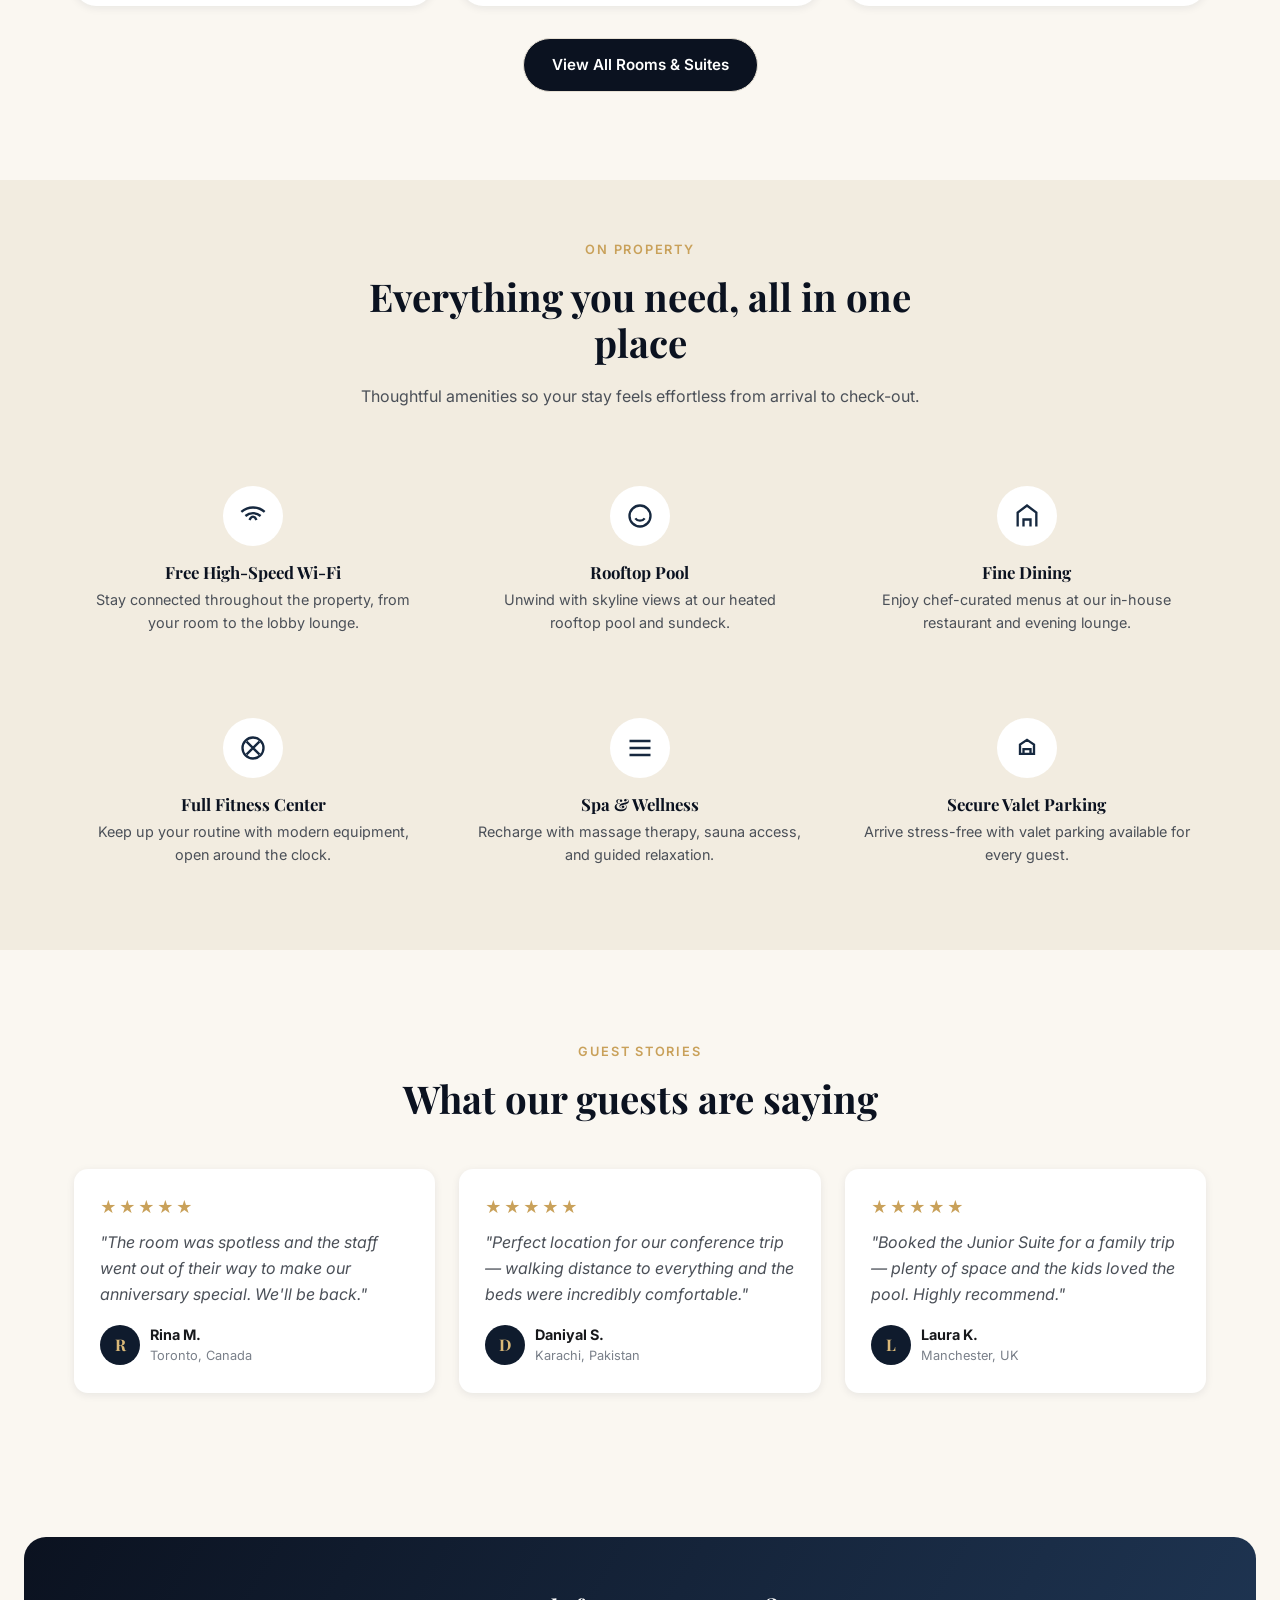
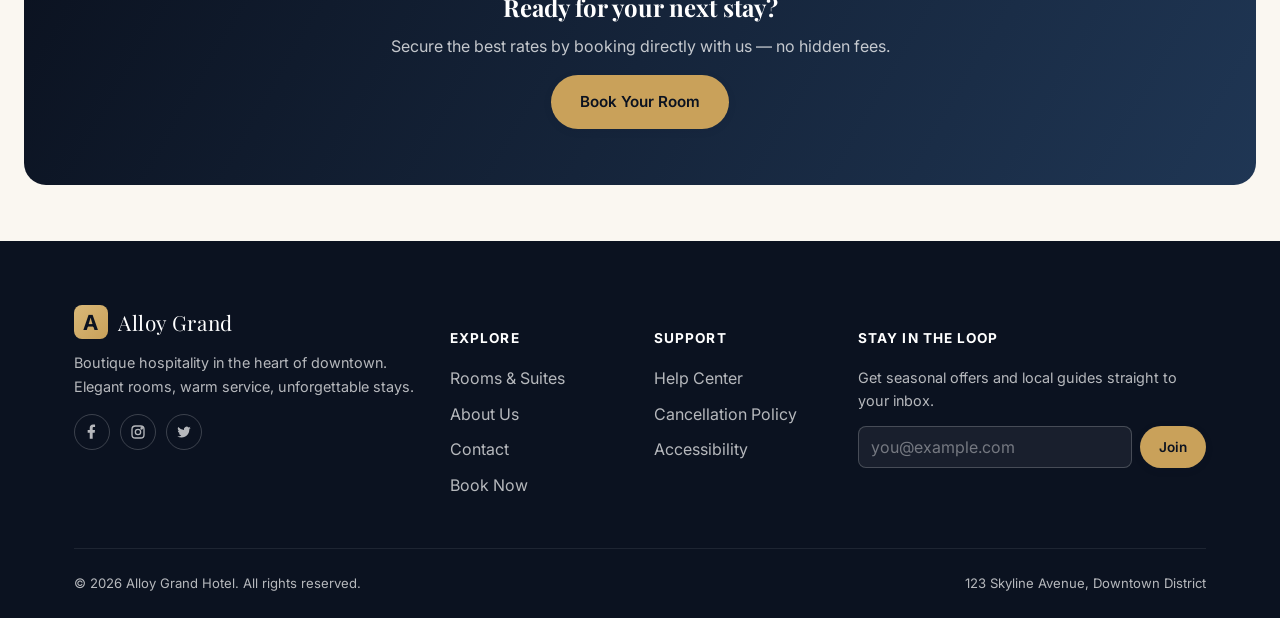
==== commit 953656f9: "Send room bookings straight to WhatsApp "Book Now"/"View & Book" on room cards now open a WhatsApp c" ====
--- a/index.html
+++ b/index.html
@@ -246,6 +246,8 @@
   document.getElementById("featured-rooms").innerHTML = featured.map(roomCardHTML).join("");
 
   function roomCardHTML(room) {
+    const { checkin, checkout } = defaultBookingDates();
+    const waLink = buildWhatsAppLink(room, checkin, checkout, 2);
     return `
       <div class="room-card">
         <div class="room-thumb ${room.theme}">
@@ -262,7 +264,10 @@
           <p class="room-desc">${room.description}</p>
           <div class="room-footer">
             <div class="room-price">${formatCurrency(room.price)}<small> / night</small></div>
-            <a href="booking?room=${room.id}" class="btn btn-dark btn-sm">Book Now</a>
+            <a href="${waLink}" target="_blank" rel="noopener" class="btn btn-dark btn-sm">
+              <svg viewBox="0 0 24 24" fill="currentColor" width="14" height="14"><path d="M12.04 2C6.58 2 2.13 6.45 2.13 11.91c0 1.75.46 3.39 1.26 4.81L2 22l5.41-1.36a9.9 9.9 0 0 0 4.63 1.15h.01c5.46 0 9.9-4.45 9.9-9.91C21.95 6.45 17.5 2 12.04 2Zm5.8 14.15c-.24.68-1.2 1.28-1.98 1.44-.53.11-1.22.2-3.55-.76-2.98-1.24-4.9-4.26-5.05-4.46-.15-.2-1.2-1.6-1.2-3.05 0-1.45.75-2.16 1.03-2.45.24-.25.63-.36 1.01-.36.12 0 .23 0 .33.01.29.01.43.03.62.48.24.58.81 2.03.88 2.18.07.15.12.32.02.51-.09.2-.14.32-.28.49-.14.17-.29.38-.42.51-.14.14-.28.29-.12.57.16.28.71 1.18 1.53 1.91 1.05.94 1.94 1.23 2.22 1.37.28.14.44.12.61-.07.17-.19.71-.82.9-1.11.19-.28.38-.23.63-.14.26.09 1.64.78 1.92.92.28.14.46.21.53.33.07.12.07.68-.17 1.36Z"/></svg>
+              Book Now
+            </a>
           </div>
         </div>
       </div>`;
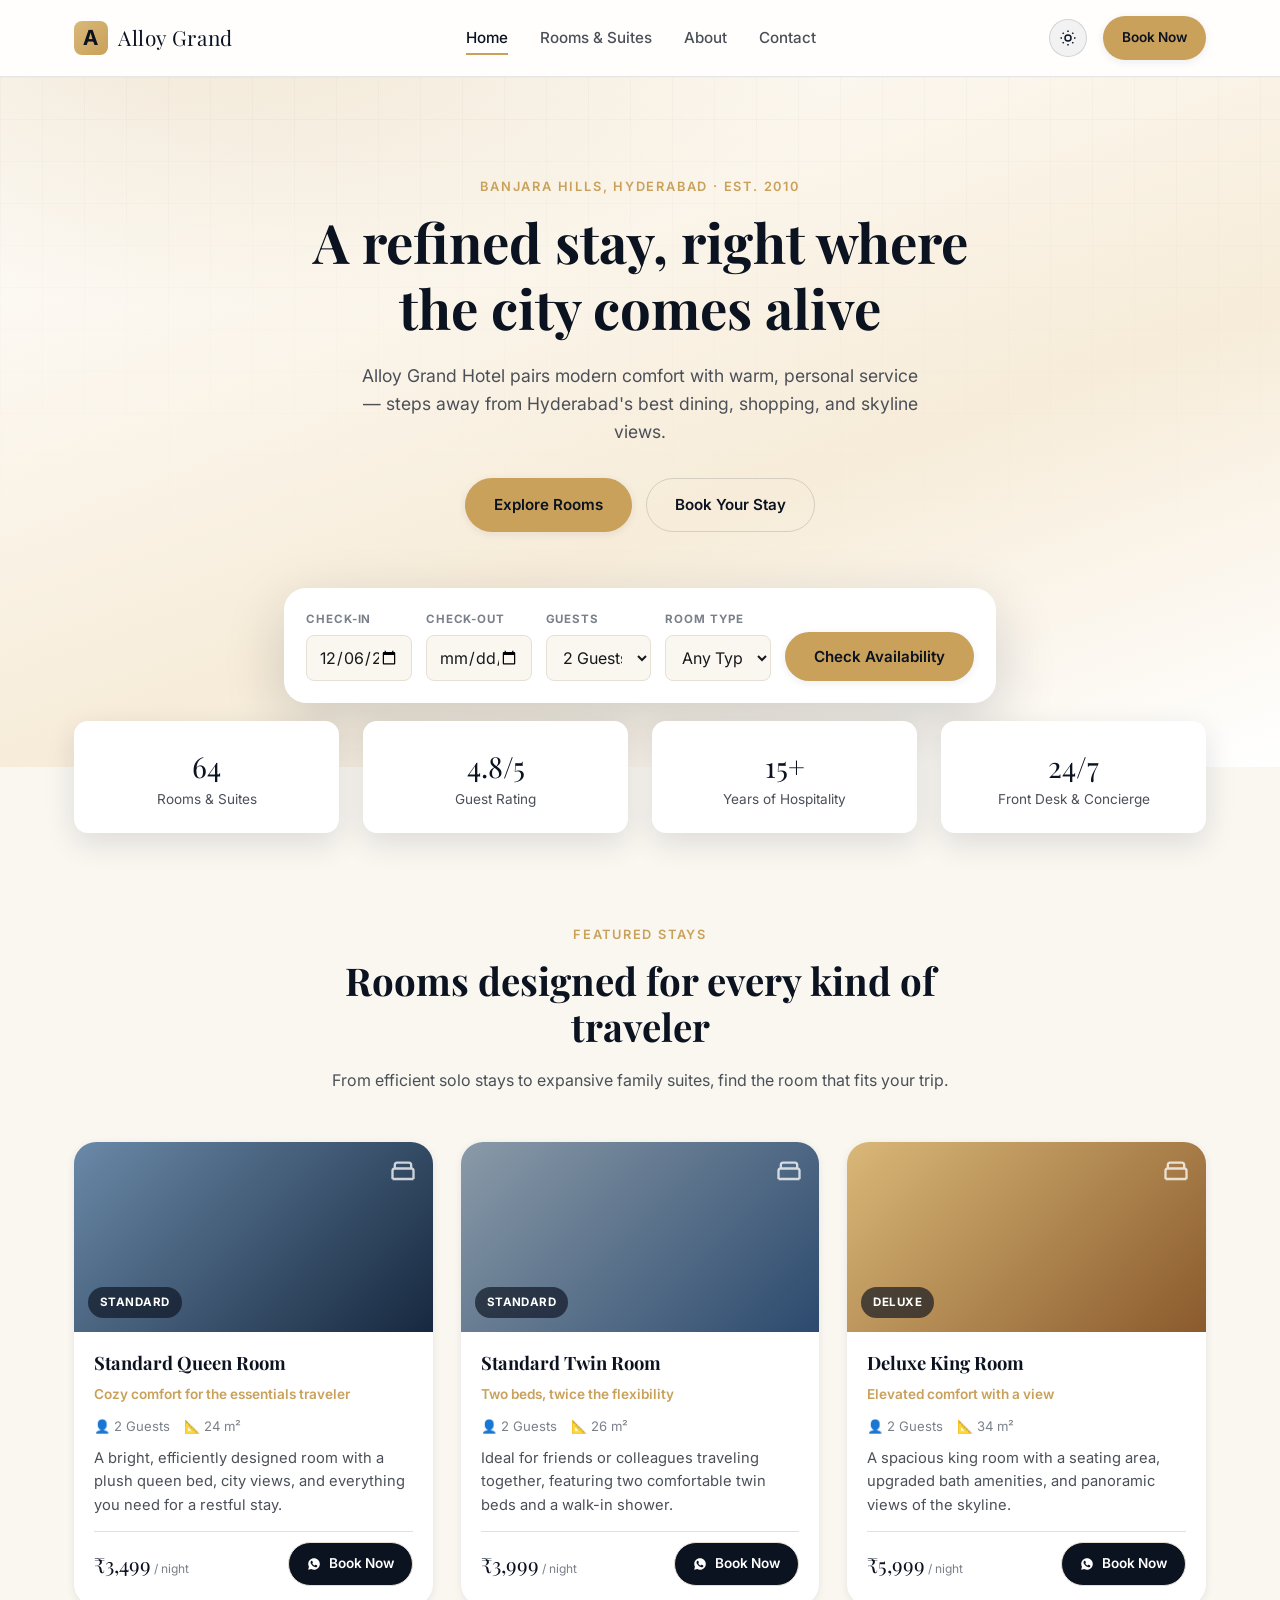
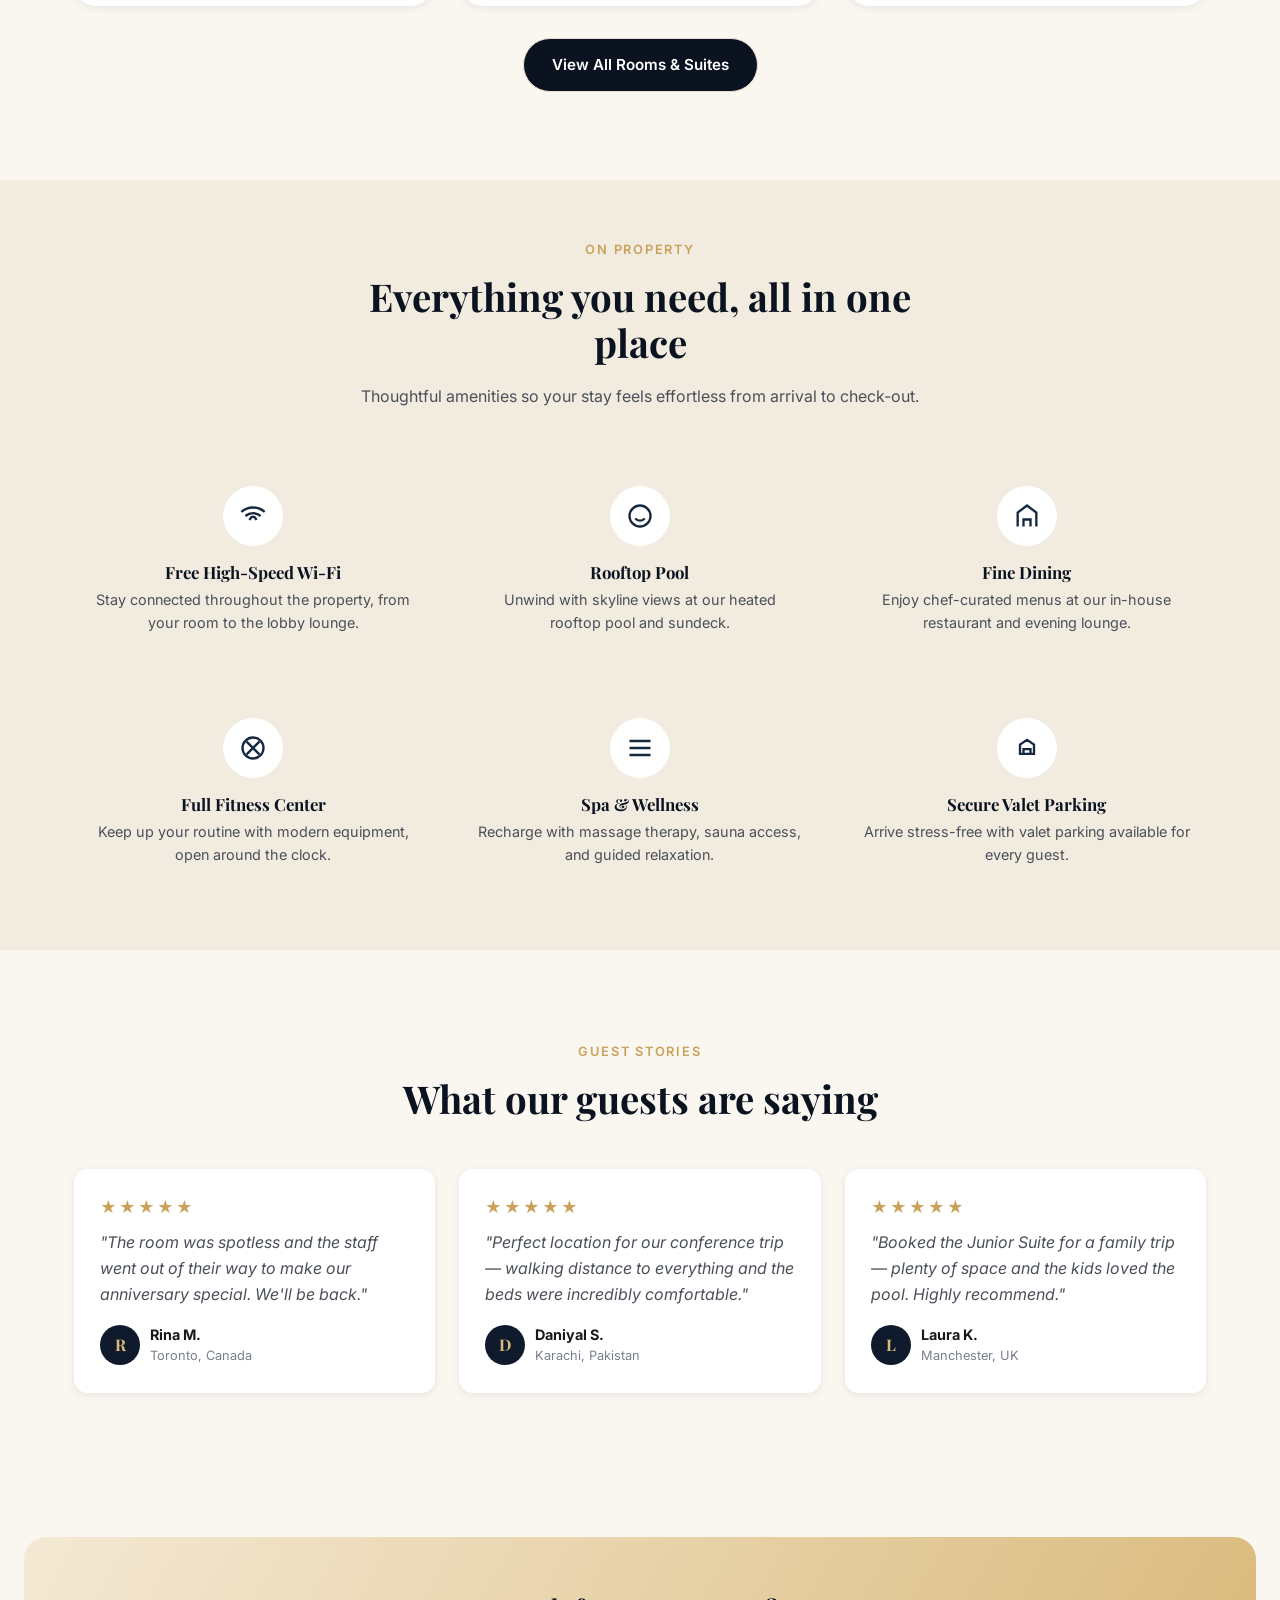
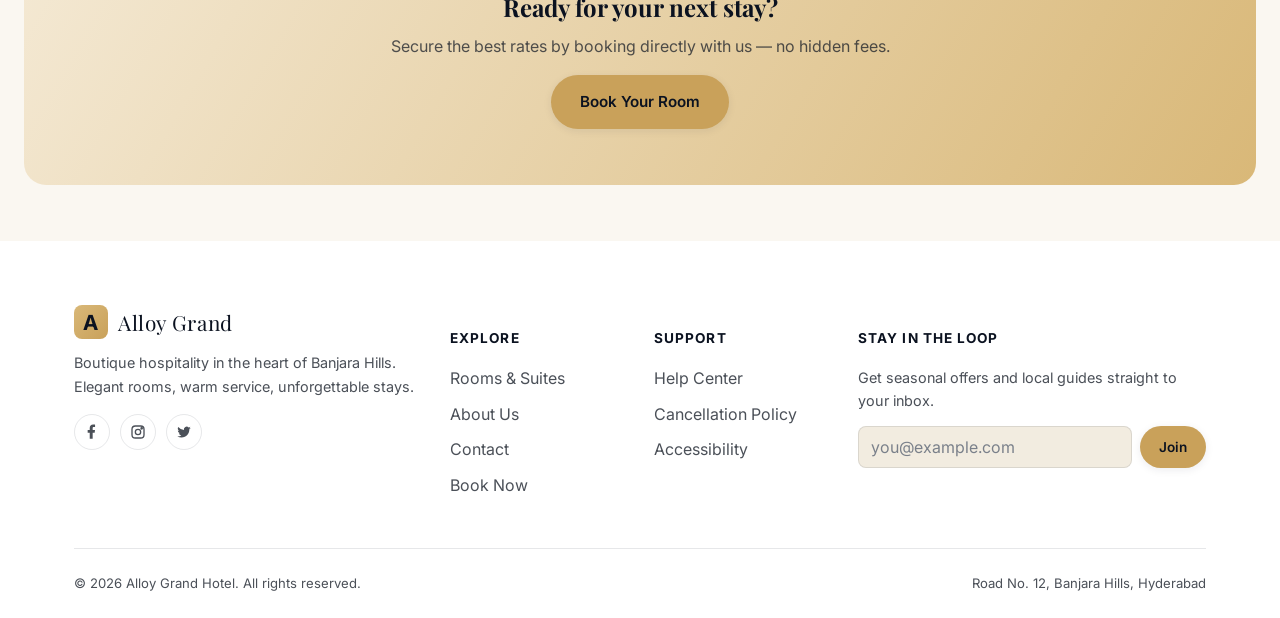
==== commit 9f9fe54f: "Make light mode fully theme the header/hero/footer, move address to Hyderabad Light mode previously " ====
--- a/index.html
+++ b/index.html
@@ -13,7 +13,7 @@
 })();
 </script>
 <title>Alloy Grand Hotel — Boutique Comfort in the Heart of the City</title>
-<meta name="description" content="Book your stay at Alloy Grand Hotel. Elegant rooms and suites, warm hospitality, and a prime downtown location." />
+<meta name="description" content="Book your stay at Alloy Grand Hotel. Elegant rooms and suites, warm hospitality, and a prime Banjara Hills location in Hyderabad." />
 <link rel="icon" href="data:image/svg+xml,<svg xmlns=%22http://www.w3.org/2000/svg%22 viewBox=%220 0 100 100%22><rect width=%22100%22 height=%22100%22 rx=%2220%22 fill=%22%230f1b2d%22/><text x=%2250%25%22 y=%2258%25%22 font-size=%2255%22 fill=%22%23c9a15a%22 text-anchor=%22middle%22 font-family=%22Georgia,serif%22>A</text></svg>" />
 <link rel="preconnect" href="https://fonts.googleapis.com" />
 <link rel="preconnect" href="https://fonts.gstatic.com" crossorigin />
@@ -46,9 +46,9 @@
 
 <section class="hero">
   <div class="container hero-inner">
-    <span class="eyebrow">Downtown · Est. 2010</span>
+    <span class="eyebrow">Banjara Hills, Hyderabad · Est. 2010</span>
     <h1>A refined stay, right where the city comes alive</h1>
-    <p class="lead">Alloy Grand Hotel pairs modern comfort with warm, personal service — steps away from the district's best dining, shopping, and skyline views.</p>
+    <p class="lead">Alloy Grand Hotel pairs modern comfort with warm, personal service — steps away from Hyderabad's best dining, shopping, and skyline views.</p>
     <div class="hero-ctas">
       <a href="rooms" class="btn btn-primary">Explore Rooms</a>
       <a href="booking" class="btn btn-outline">Book Your Stay</a>
--- a/css/style.css
+++ b/css/style.css
@@ -30,9 +30,7 @@
 
   --container: 1180px;
 
-  /* Theme-aware content tokens (light default). Chrome sections — header,
-     hero, footer, page-header, cta-banner — use the navy/gold tokens above
-     directly and stay dark in both themes by design. */
+  /* Theme-aware content tokens (light default). */
   --page-bg: var(--cream-50);
   --surface: var(--white);
   --surface-alt: var(--cream-100);
@@ -42,6 +40,28 @@
   --text-muted: var(--ink-400);
   --border-subtle: var(--line-200);
   --icon-fg: var(--navy-800);
+
+  /* Chrome tokens — header, hero, footer, page-header, cta-banner. Light
+     mode uses soft white/cream tones with dark text; dark mode keeps the
+     navy look these sections always had. */
+  --chrome-bg: rgba(255, 255, 255, 0.85);
+  --chrome-bg-solid: #ffffff;
+  --chrome-grad-a: #ffffff;
+  --chrome-grad-b: #f7ecd9;
+  --chrome-grad-c: #ffffff;
+  --chrome-text: var(--navy-950);
+  --chrome-text-secondary: var(--ink-600);
+  --chrome-text-muted: var(--ink-400);
+  --chrome-border: rgba(15, 27, 45, 0.1);
+  --chrome-input-bg: var(--cream-100);
+  --chrome-control-bg: rgba(15, 27, 45, 0.05);
+  --chrome-control-bg-hover: rgba(15, 27, 45, 0.1);
+  --chrome-control-border: rgba(15, 27, 45, 0.15);
+  --cta-grad-a: var(--gold-100);
+  --cta-grad-b: var(--gold-400);
+  --cta-text: var(--navy-950);
+  --cta-text-secondary: rgba(11, 18, 32, 0.7);
+  --chrome-grid-line: rgba(15, 27, 45, 0.04);
 }
 
 html[data-theme="dark"] {
@@ -59,6 +79,25 @@
   --shadow-sm: 0 2px 8px rgba(0, 0, 0, 0.4);
   --shadow-md: 0 10px 30px rgba(0, 0, 0, 0.5);
   --shadow-lg: 0 20px 60px rgba(0, 0, 0, 0.6);
+
+  --chrome-bg: rgba(11, 18, 32, 0.92);
+  --chrome-bg-solid: var(--navy-950);
+  --chrome-grad-a: var(--navy-950);
+  --chrome-grad-b: var(--navy-800);
+  --chrome-grad-c: var(--navy-700);
+  --chrome-text: var(--white);
+  --chrome-text-secondary: rgba(255, 255, 255, 0.78);
+  --chrome-text-muted: rgba(255, 255, 255, 0.4);
+  --chrome-border: rgba(255, 255, 255, 0.08);
+  --chrome-input-bg: rgba(255, 255, 255, 0.06);
+  --chrome-control-bg: rgba(255, 255, 255, 0.06);
+  --chrome-control-bg-hover: rgba(255, 255, 255, 0.14);
+  --chrome-control-border: rgba(255, 255, 255, 0.18);
+  --cta-grad-a: var(--navy-950);
+  --cta-grad-b: var(--navy-700);
+  --cta-text: var(--white);
+  --cta-text-secondary: rgba(255, 255, 255, 0.75);
+  --chrome-grid-line: rgba(255, 255, 255, 0.05);
 }
 
 /* ---------- Reset ---------- */
@@ -125,10 +164,10 @@
 .btn-primary:hover { background: var(--gold-400); box-shadow: var(--shadow-md); }
 .btn-outline {
   background: transparent;
-  color: var(--white);
-  border-color: rgba(255,255,255,.5);
-}
-.btn-outline:hover { background: rgba(255,255,255,.12); }
+  color: var(--chrome-text);
+  border-color: var(--chrome-control-border);
+}
+.btn-outline:hover { background: var(--chrome-control-bg-hover); }
 .btn-dark {
   background: var(--navy-950);
   color: var(--white);
@@ -154,12 +193,12 @@
   height: 38px;
   flex-shrink: 0;
   border-radius: 50%;
-  border: 1px solid rgba(255, 255, 255, .18);
-  background: rgba(255, 255, 255, .06);
-  color: var(--white);
+  border: 1px solid var(--chrome-control-border);
+  background: var(--chrome-control-bg);
+  color: var(--chrome-text);
   transition: background .15s ease;
 }
-.theme-toggle:hover { background: rgba(255, 255, 255, .14); }
+.theme-toggle:hover { background: var(--chrome-control-bg-hover); }
 .theme-toggle svg { width: 18px; height: 18px; }
 .theme-toggle .icon-moon { display: none; }
 html[data-theme="dark"] .theme-toggle .icon-sun { display: none; }
@@ -170,9 +209,9 @@
   position: sticky;
   top: 0;
   z-index: 100;
-  background: rgba(11, 18, 32, 0.92);
+  background: var(--chrome-bg);
   backdrop-filter: blur(10px);
-  border-bottom: 1px solid rgba(255,255,255,.06);
+  border-bottom: 1px solid var(--chrome-border);
 }
 .nav {
   display: flex;
@@ -186,7 +225,7 @@
   display: flex;
   align-items: center;
   gap: 10px;
-  color: var(--white);
+  color: var(--chrome-text);
   font-family: var(--font-display);
   font-size: 1.3rem;
   letter-spacing: .03em;
@@ -206,21 +245,21 @@
   gap: 32px;
 }
 .nav-links a {
-  color: rgba(255,255,255,.82);
+  color: var(--chrome-text-secondary);
   font-size: .95rem;
   font-weight: 500;
   padding: 6px 0;
   border-bottom: 2px solid transparent;
   transition: color .15s ease, border-color .15s ease;
 }
-.nav-links a:hover, .nav-links a.active { color: var(--white); border-color: var(--gold-500); }
+.nav-links a:hover, .nav-links a.active { color: var(--chrome-text); border-color: var(--gold-500); }
 .nav-actions { display: flex; align-items: center; gap: 16px; }
 .nav-toggle {
   display: none;
   background: none;
   border: none;
   padding: 6px;
-  color: var(--white);
+  color: var(--chrome-text);
 }
 .nav-toggle svg { width: 26px; height: 26px; }
 
@@ -229,16 +268,16 @@
     position: absolute;
     top: 100%;
     left: 0; right: 0;
-    background: var(--navy-950);
+    background: var(--chrome-bg-solid);
     flex-direction: column;
     align-items: flex-start;
     gap: 0;
     padding: 8px 24px 20px;
     display: none;
-    border-bottom: 1px solid rgba(255,255,255,.08);
+    border-bottom: 1px solid var(--chrome-border);
   }
   .nav-links.open { display: flex; }
-  .nav-links a { width: 100%; padding: 12px 0; border-bottom: 1px solid rgba(255,255,255,.06); }
+  .nav-links a { width: 100%; padding: 12px 0; border-bottom: 1px solid var(--chrome-border); }
   .nav-toggle { display: inline-flex; }
   .nav-actions .btn-primary { display: none; }
 }
@@ -248,8 +287,8 @@
   position: relative;
   background:
     radial-gradient(1100px 500px at 15% -10%, rgba(201,161,90,.25), transparent 60%),
-    linear-gradient(160deg, var(--navy-950), var(--navy-800) 60%, var(--navy-700));
-  color: var(--white);
+    linear-gradient(160deg, var(--chrome-grad-a), var(--chrome-grad-b) 60%, var(--chrome-grad-c));
+  color: var(--chrome-text);
   padding: 96px 0 64px;
   overflow: hidden;
 }
@@ -258,21 +297,22 @@
   position: absolute;
   inset: 0;
   background-image:
-    linear-gradient(rgba(255,255,255,.05) 1px, transparent 1px),
-    linear-gradient(90deg, rgba(255,255,255,.05) 1px, transparent 1px);
+    linear-gradient(var(--chrome-grid-line) 1px, transparent 1px),
+    linear-gradient(90deg, var(--chrome-grid-line) 1px, transparent 1px);
   background-size: 42px 42px;
   mask-image: linear-gradient(180deg, rgba(0,0,0,.5), transparent 70%);
   pointer-events: none;
 }
 .hero-inner { position: relative; z-index: 1; text-align: center; max-width: 760px; margin: 0 auto; }
-.hero .eyebrow { color: var(--gold-400); }
+.hero .eyebrow { color: var(--gold-500); }
+html[data-theme="dark"] .hero .eyebrow { color: var(--gold-400); }
 .hero h1 {
-  color: var(--white);
+  color: var(--chrome-text);
   font-size: clamp(2.2rem, 5vw, 3.4rem);
   margin-bottom: .4em;
 }
 .hero p.lead {
-  color: rgba(255,255,255,.78);
+  color: var(--chrome-text-secondary);
   font-size: 1.1rem;
   max-width: 560px;
   margin: 0 auto 32px;
@@ -480,37 +520,38 @@
 
 /* ---------- CTA banner ---------- */
 .cta-banner {
-  background: linear-gradient(120deg, var(--navy-950), var(--navy-700));
-  color: var(--white);
+  background: linear-gradient(120deg, var(--cta-grad-a), var(--cta-grad-b));
+  color: var(--cta-text);
   border-radius: var(--radius-lg);
   padding: 56px;
   text-align: center;
   margin: 0 24px;
 }
-.cta-banner h2 { color: var(--white); }
-.cta-banner p { color: rgba(255,255,255,.75); }
+.cta-banner h2 { color: var(--cta-text); }
+.cta-banner p { color: var(--cta-text-secondary); }
 
 /* ---------- Footer ---------- */
-.site-footer { background: var(--navy-950); color: rgba(255,255,255,.7); padding: 64px 0 24px; }
+.site-footer { background: var(--chrome-bg-solid); color: var(--chrome-text-secondary); padding: 64px 0 24px; }
 .footer-grid {
   display: grid;
   grid-template-columns: 2fr 1fr 1fr 1.3fr;
   gap: 32px;
   padding-bottom: 40px;
-  border-bottom: 1px solid rgba(255,255,255,.08);
+  border-bottom: 1px solid var(--chrome-border);
 }
 @media (max-width: 780px) { .footer-grid { grid-template-columns: 1fr 1fr; } }
 @media (max-width: 540px) { .footer-grid { grid-template-columns: 1fr; } }
-.footer-grid h5 { color: var(--white); font-size: .85rem; text-transform: uppercase; letter-spacing: .08em; margin-bottom: 16px; }
+.footer-grid h5 { color: var(--chrome-text); font-size: .85rem; text-transform: uppercase; letter-spacing: .08em; margin-bottom: 16px; }
 .footer-grid .brand { margin-bottom: 12px; }
 .footer-grid p { font-size: .9rem; }
 .footer-links li { margin-bottom: 10px; }
-.footer-links a:hover { color: var(--gold-400); }
+.footer-links a:hover { color: var(--gold-500); }
+html[data-theme="dark"] .footer-links a:hover { color: var(--gold-400); }
 .social-row { display: flex; gap: 10px; margin-top: 16px; }
 .social-row a {
   width: 36px; height: 36px;
   border-radius: 50%;
-  border: 1px solid rgba(255,255,255,.2);
+  border: 1px solid var(--chrome-border);
   display: flex; align-items: center; justify-content: center;
 }
 .social-row a:hover { background: var(--gold-500); border-color: var(--gold-500); color: var(--navy-950); }
@@ -519,13 +560,13 @@
 .newsletter-form input {
   flex: 1;
   min-width: 0;
-  border: 1px solid rgba(255,255,255,.2);
-  background: rgba(255,255,255,.06);
+  border: 1px solid var(--chrome-border);
+  background: var(--chrome-input-bg);
   border-radius: var(--radius-sm);
   padding: 10px 12px;
-  color: var(--white);
-}
-.newsletter-form input::placeholder { color: rgba(255,255,255,.4); }
+  color: var(--chrome-text);
+}
+.newsletter-form input::placeholder { color: var(--chrome-text-muted); }
 .footer-bottom {
   display: flex;
   justify-content: space-between;
@@ -538,14 +579,15 @@
 
 /* ---------- Page header (inner pages) ---------- */
 .page-header {
-  background: linear-gradient(160deg, var(--navy-950), var(--navy-700));
-  color: var(--white);
+  background: linear-gradient(160deg, var(--chrome-grad-a), var(--chrome-grad-c));
+  color: var(--chrome-text);
   padding: 64px 0;
   text-align: center;
 }
-.page-header h1 { color: var(--white); font-size: clamp(1.9rem, 4vw, 2.6rem); }
-.breadcrumb { color: rgba(255,255,255,.6); font-size: .85rem; margin-top: 8px; }
-.breadcrumb a:hover { color: var(--gold-400); }
+.page-header h1 { color: var(--chrome-text); font-size: clamp(1.9rem, 4vw, 2.6rem); }
+.breadcrumb { color: var(--chrome-text-secondary); font-size: .85rem; margin-top: 8px; }
+.breadcrumb a:hover { color: var(--gold-500); }
+html[data-theme="dark"] .breadcrumb a:hover { color: var(--gold-400); }
 
 /* ---------- Booking page ---------- */
 .booking-layout {
